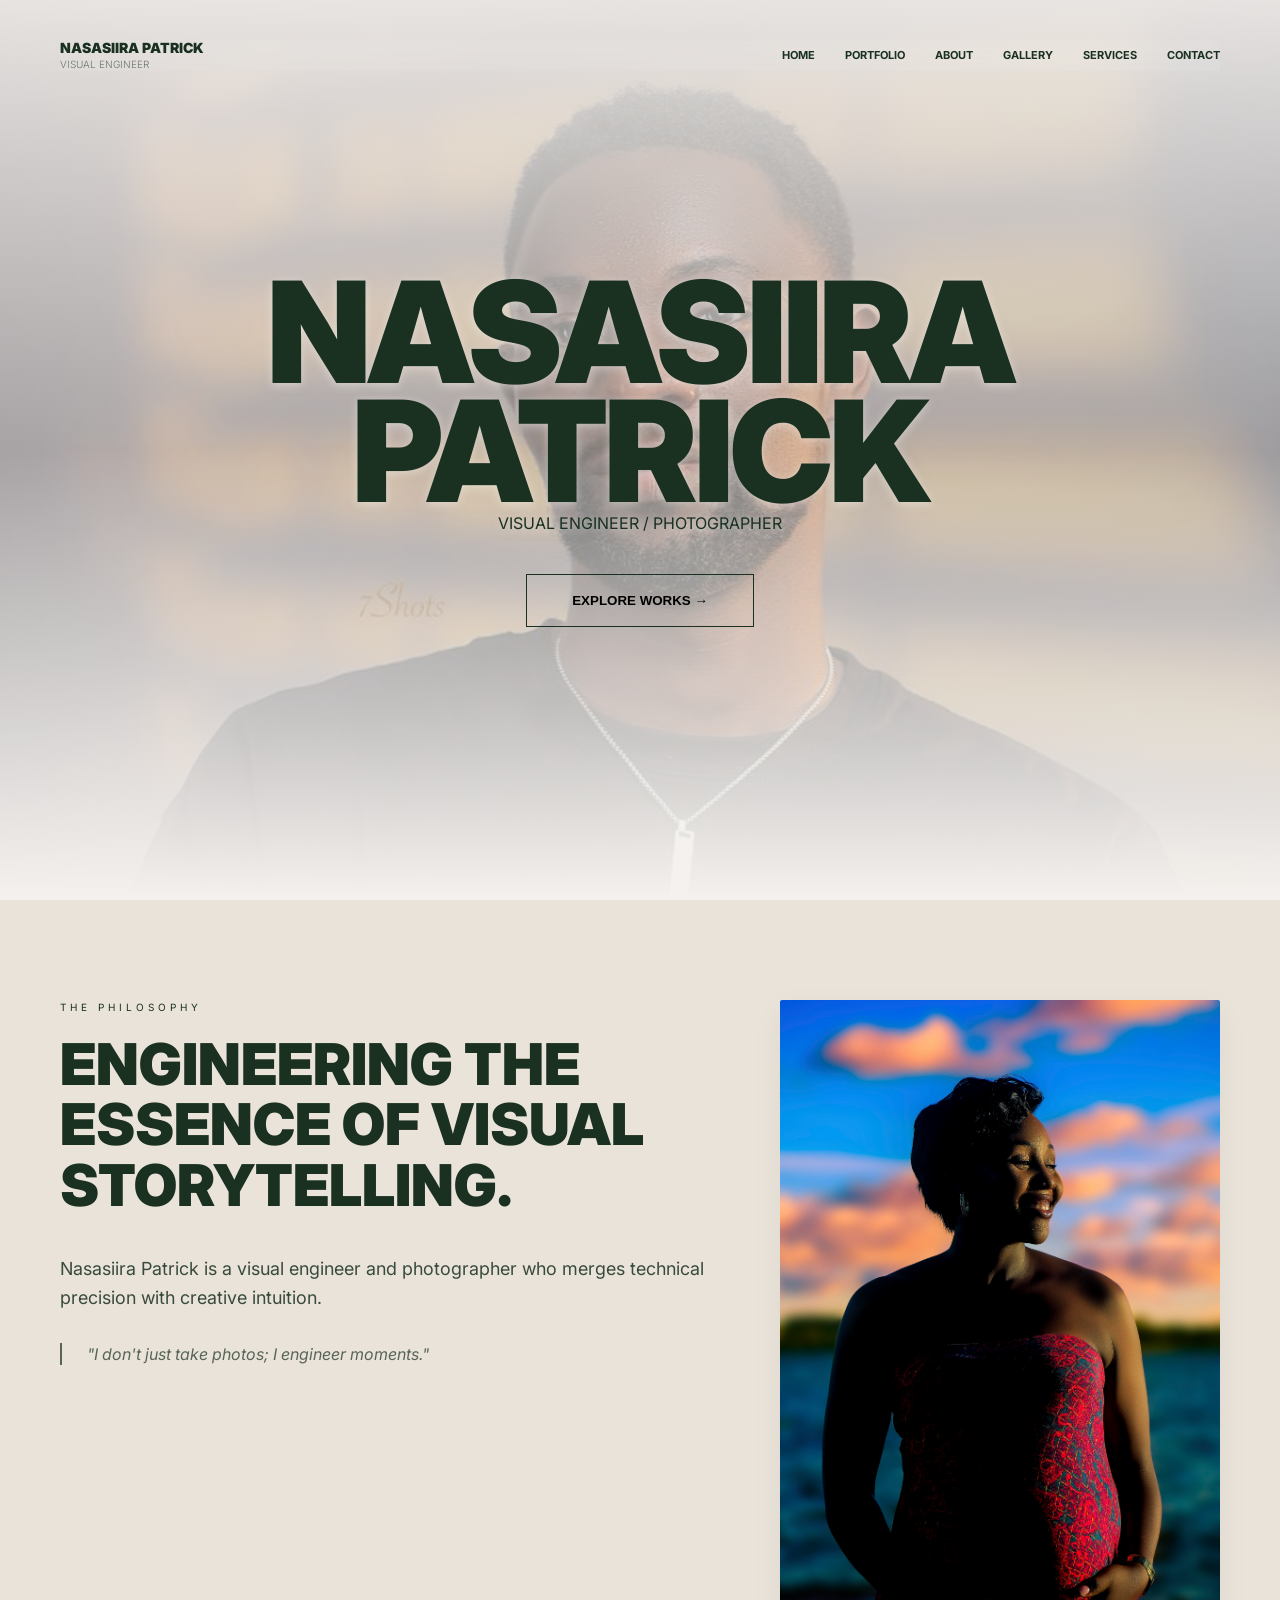
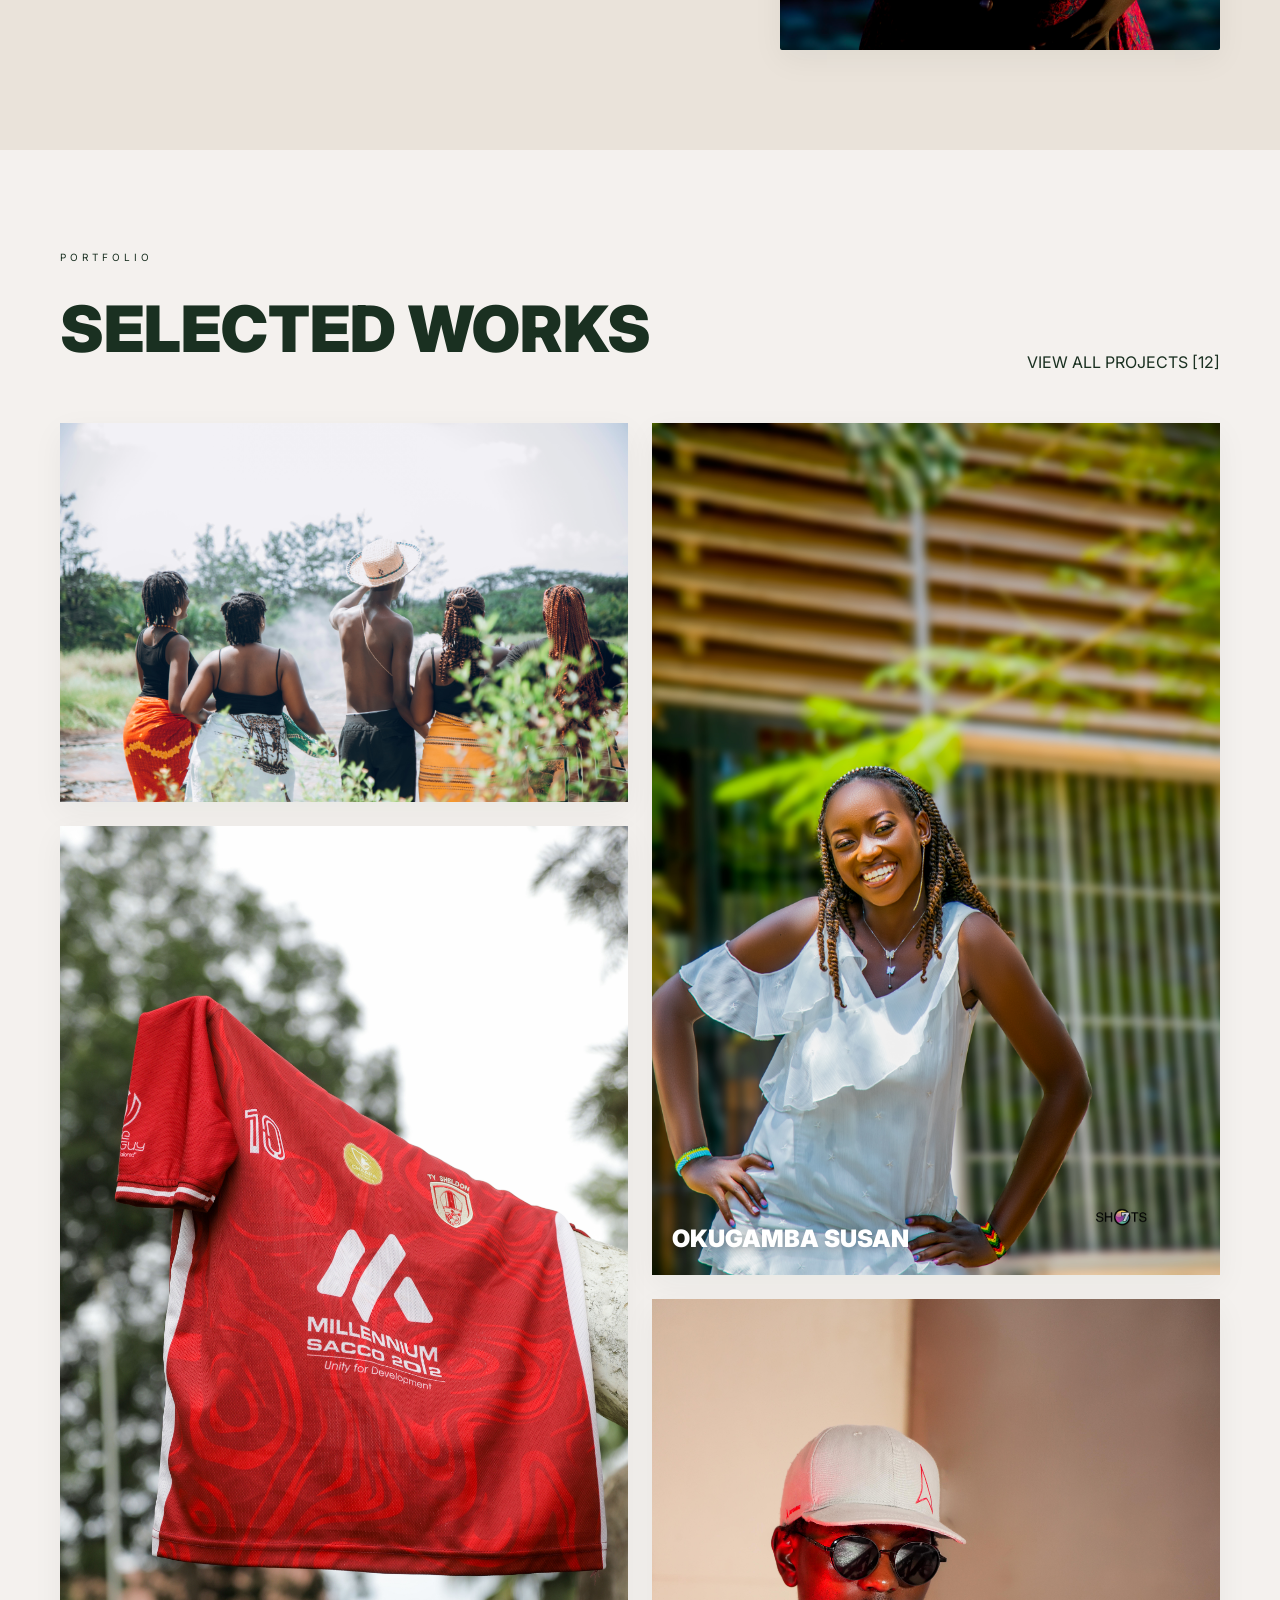
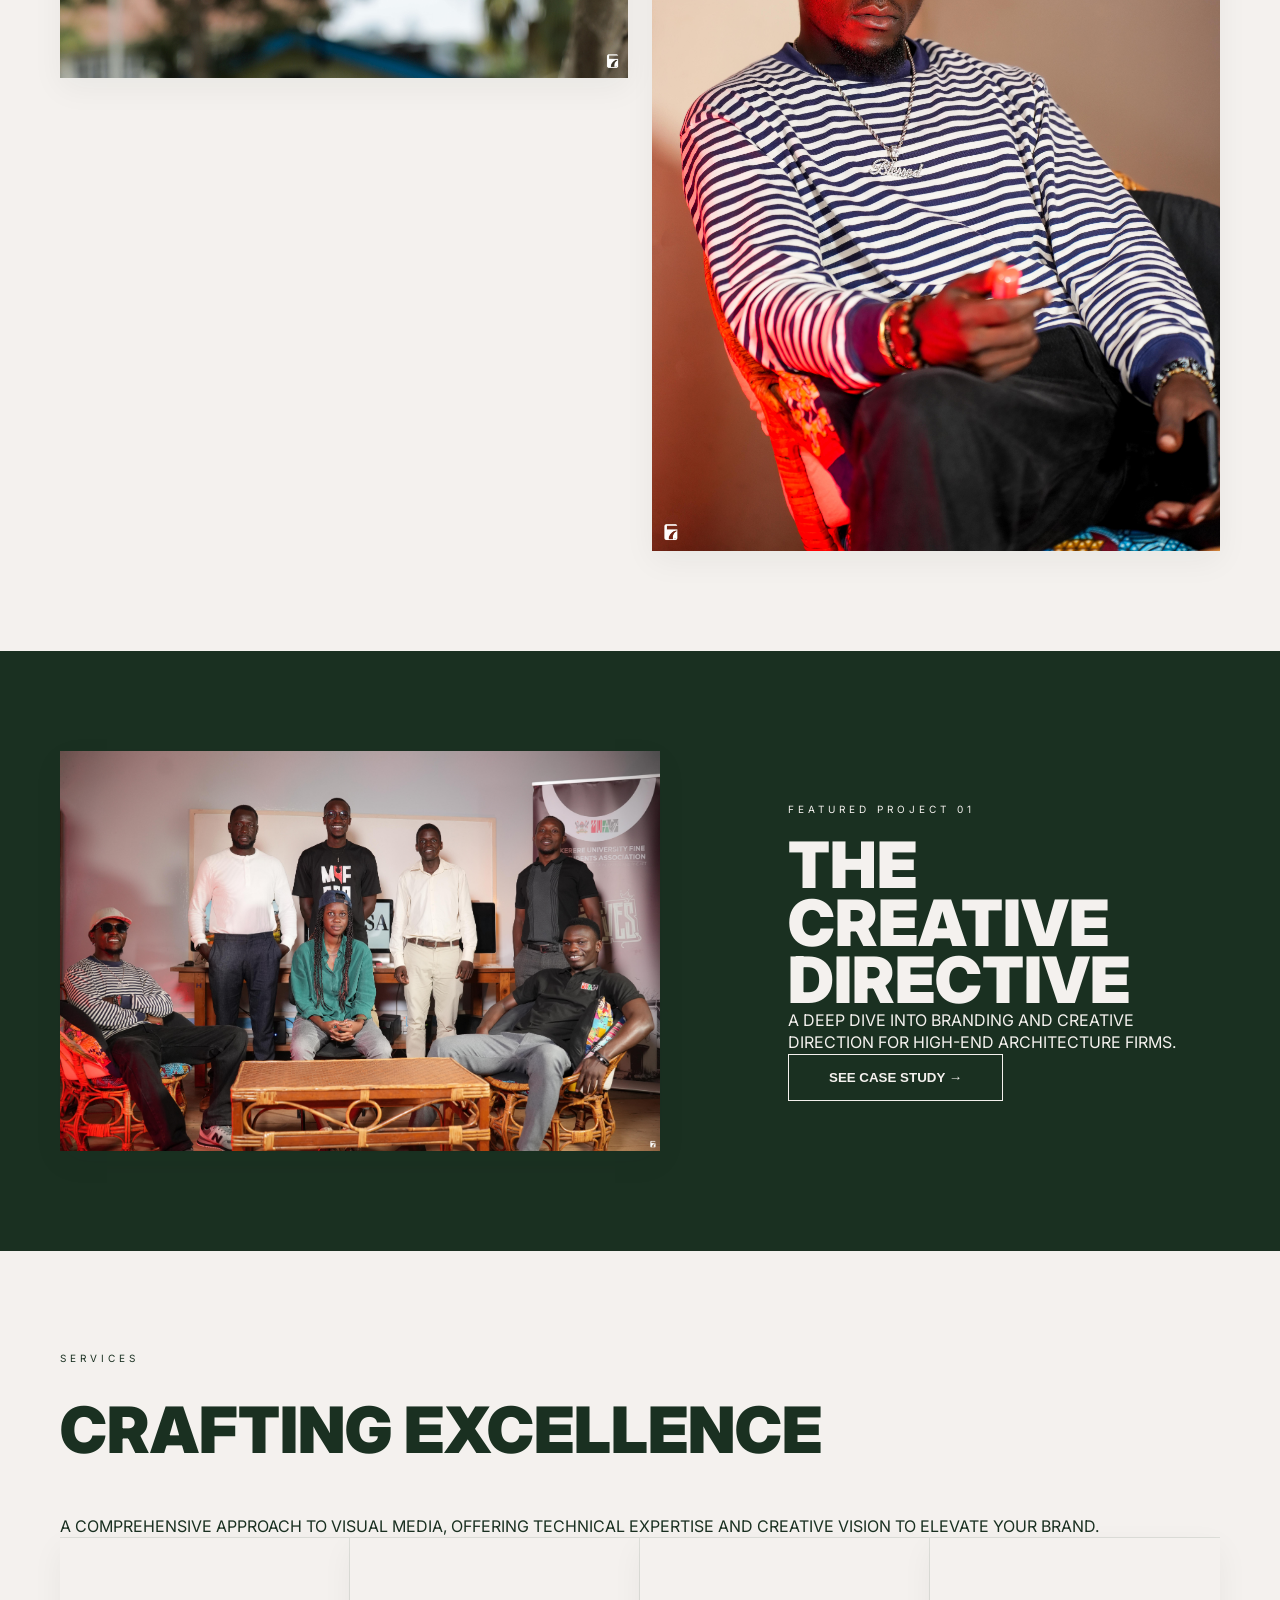
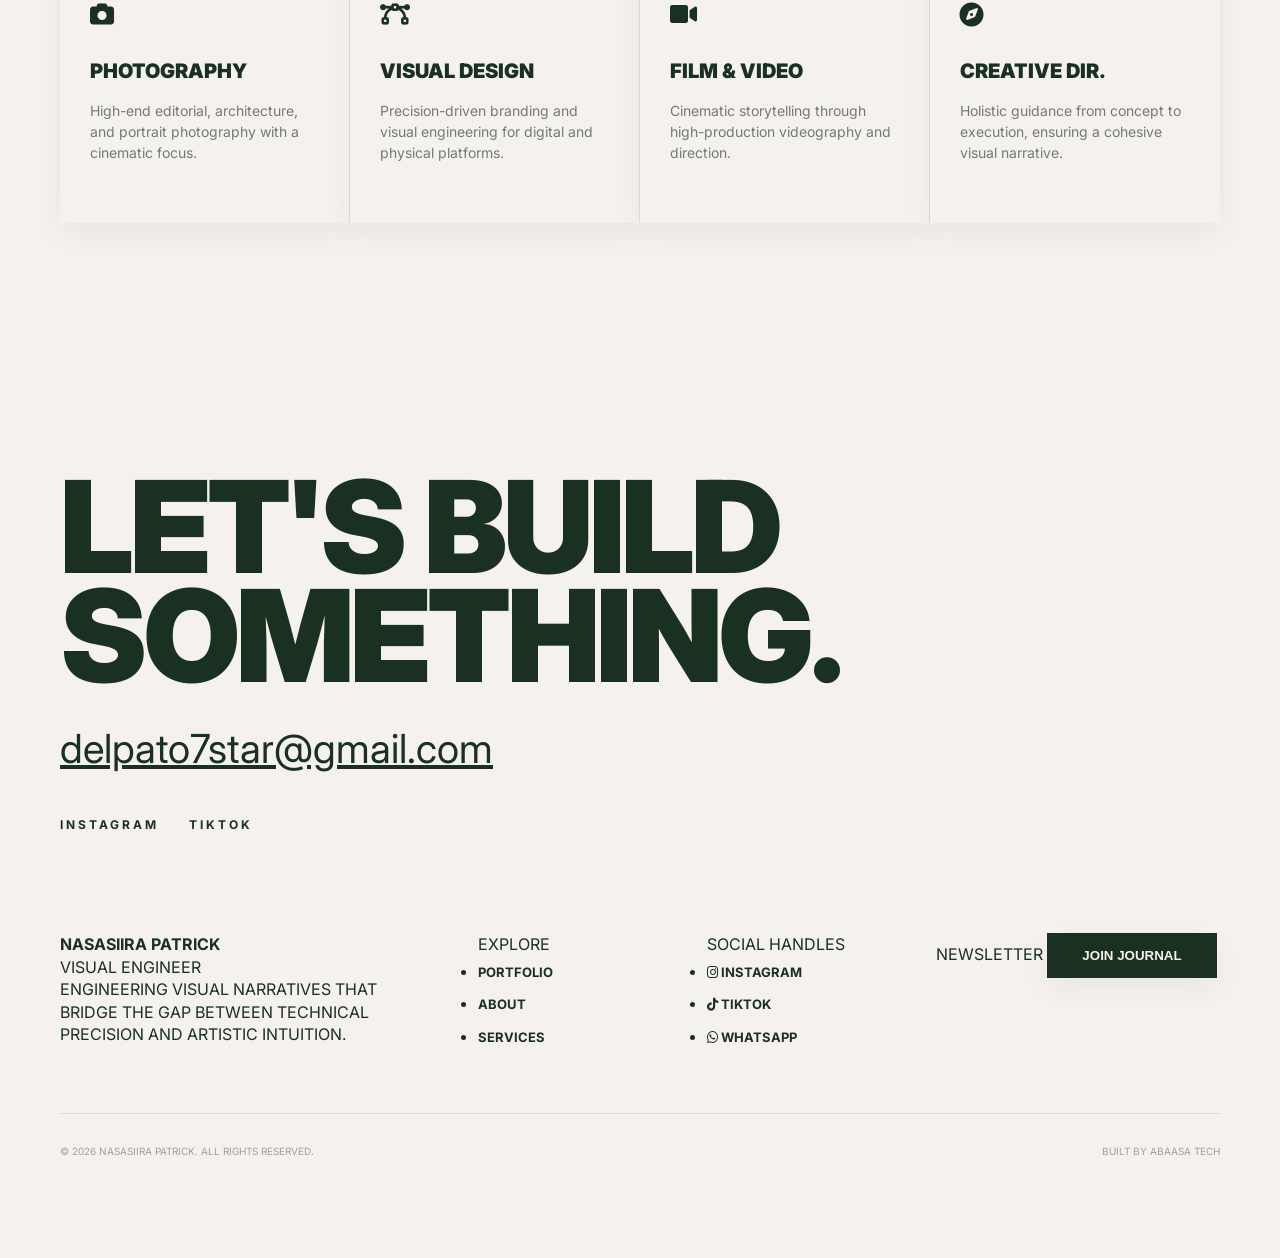
==== index.html @ 820c3ff0 "Add missing images to gallery" ====
<!DOCTYPE html>
<html lang="en">
<head>
    <meta charset="UTF-8">
    <meta name="viewport" content="width=device-width, initial-scale=1.0">
    <title>Nasasiira Patrick | Visual Engineer</title>
    <link href="https://fonts.googleapis.com/css2?family=Inter:wght@300;400;700;900&display=swap" rel="stylesheet">
    <link rel="stylesheet" href="https://cdnjs.cloudflare.com/ajax/libs/font-awesome/6.0.0/css/all.min.css">
    <link rel="stylesheet" href="style.css">
</head>
<body>

   <header class="hero" id="home">
        <nav class="main-nav">
            <div class="logo">NASASIIRA PATRICK<br><span>VISUAL ENGINEER</span></div>
            
            <input type="checkbox" id="nav-toggle" class="nav-toggle">
            <label for="nav-toggle" class="burger">
                <span></span>
                <span></span>
            </label>

            <ul class="nav-links">
                <li><a href="#home">HOME</a></li>
                <li><a href="#portfolio">PORTFOLIO</a></li>
                <li><a href="#about">ABOUT</a></li>
                <li><a href="gallery.html" class="active">GALLERY</a></li>
                <li><a href="#services">SERVICES</a></li>
                <li><a href="#contact">CONTACT</a></li>
            </ul>
        </nav>
        <div class="hero-content">
            <h1>NASASIIRA<br>PATRICK</h1>
            <p>VISUAL ENGINEER / PHOTOGRAPHER</p>
            <button class="btn-outline" onclick="window.location.href='#portfolio'">EXPLORE WORKS &rarr;</button>
        </div>
    </header>

    <section class="philosophy dark-theme" id="about">
        <div class="phil-grid">
            <div class="phil-text">
                <span class="label">THE PHILOSOPHY</span>
                <h2>ENGINEERING THE ESSENCE OF VISUAL STORYTELLING.</h2>
                <div class="phil-body">
                    <p>Nasasiira Patrick is a visual engineer and photographer who merges technical precision with creative intuition.</p>
                    <blockquote class="quote">"I don't just take photos; I engineer moments."</blockquote>
                </div>
            </div>
            <div class="phil-img shadow-box"><img src="images/philo.jpg" alt="Portrait"></div>
        </div>
    </section>

    <section class="works" id="portfolio">
        <div class="works-header">
            <div><span class="label">PORTFOLIO</span><h2>SELECTED WORKS</h2></div>
            <span class="view-count">VIEW ALL PROJECTS [12]</span>
        </div>
        <div class="works-mosaic">
            <div class="mosaic-left">
                <div class="work-thumb horizontal shadow-box"><img src="images/black.jpg" alt="Event"></div>
                <div class="work-thumb horizontal shadow-box"><img src="images/jersey.jpg" alt="Red Jersey"></div>
            </div>
            <div class="mosaic-right">
                <div class="work-thumb vertical shadow-box">
                    <img src="images/girl.jpg" alt="Okugamba Susan">
                    <div class="caption">OKUGAMBA SUSAN</div>
                </div>
                <div class="work-thumb square-float shadow-box"><img src="images/IMG_16.jpg" alt="Portrait"></div>
            </div>
        </div>
    </section>

    <section class="featured">
        <div class="featured-wrap">
            <img src="images/IMG_40.jpg" alt="Studio Setup" class="shadow-box" width="600">
            <div class="featured-info">
                <span class="label">FEATURED PROJECT 01</span>
                <h2>THE CREATIVE<br>DIRECTIVE</h2>
                <p>A deep dive into branding and creative direction for high-end architecture firms.</p>
                <button class="btn-light">SEE CASE STUDY &rarr;</button>
            </div>
        </div>
    </section>

    <section class="services" id="services">
        <span class="label">SERVICES</span>
        <h2>CRAFTING EXCELLENCE</h2>
        <p class="service-p">A comprehensive approach to visual media, offering technical expertise and creative vision to elevate your brand.</p>
        <div class="service-grid">
            <div class="s-card shadow-box">
                <div class="s-icon"><i class="fas fa-camera"></i></div>
                <h3>PHOTOGRAPHY</h3>
                <p>High-end editorial, architecture, and portrait photography with a cinematic focus.</p>
            </div>
            <div class="s-card shadow-box">
                <div class="s-icon"><i class="fas fa-bezier-curve"></i></div>
                <h3>VISUAL DESIGN</h3>
                <p>Precision-driven branding and visual engineering for digital and physical platforms.</p>
            </div>
            <div class="s-card shadow-box">
                <div class="s-icon"><i class="fas fa-video"></i></div>
                <h3>FILM & VIDEO</h3>
                <p>Cinematic storytelling through high-production videography and direction.</p>
            </div>
            <div class="s-card shadow-box">
                <div class="s-icon"><i class="fas fa-compass"></i></div>
                <h3>CREATIVE DIR.</h3>
                <p>Holistic guidance from concept to execution, ensuring a cohesive visual narrative.</p>
            </div>
        </div>
    </section>

    <footer class="final-footer" id="contact">
        <div class="cta-area">
            <h2>LET'S BUILD<br>SOMETHING.</h2>
            <a href="mailto:delpato7star@gmail.com" class="email">delpato7star@gmail.com</a>
            
            <div class="social-tags">
                <a href="https://www.instagram.com/the_7shots_era?utm_source=qr" target="_blank" class="social-tag">INSTAGRAM</a>
                <a href="https://www.tiktok.com/@the_7shots_era?_r=1&_t=ZS-95wQ6e2mr8n" target="_blank" class="social-tag">TIKTOK</a>
            </div>
        </div>

        <div class="footer-nav">
            <div class="f-brand">
                <p><strong>NASASIIRA PATRICK</strong></p>
                <p class="sub">VISUAL ENGINEER</p>
                <p class="desc">Engineering visual narratives that bridge the gap between technical precision and artistic intuition.</p>
            </div>

            <div class="f-col">
                <span class="f-label">EXPLORE</span>
                <ul>
                    <li><a href="#portfolio">PORTFOLIO</a></li>
                    <li><a href="#about">ABOUT</a></li>
                    <li><a href="#services">SERVICES</a></li>
                </ul>
            </div>

            <div class="f-col">
                <span class="f-label">SOCIAL HANDLES</span>
                <ul>
                    <li><a href="https://www.instagram.com/the_7shots_era?utm_source=qr" target="_blank"><i class="fab fa-instagram"></i> INSTAGRAM</a></li>
                    <li><a href="https://www.tiktok.com/@the_7shots_era?_r=1&_t=ZS-95wQ6e2mr8n" target="_blank"><i class="fab fa-tiktok"></i> TIKTOK</a></li>
                    <li><a href="https://wa.me/256759640394" target="_blank"><i class="fab fa-whatsapp"></i> WHATSAPP</a></li>
                </ul>
            </div>

            <div class="f-col">
                <span class="f-label">NEWSLETTER</span>
                <button class="btn-journal shadow-box">JOIN JOURNAL</button>
            </div>
        </div>

        <div class="footer-meta">
            <span>© 2026 NASASIIRA PATRICK. ALL RIGHTS RESERVED.</span>
            <span>BUILT BY ABAASA TECH</span>
        </div>
    </footer>

</body>
</html>
---- style.css ----
/* --- Root Variables & Global Setup --- */
:root {
    --bg-main: #F4F1EE;        /* Light Bone */
    --bg-accent: #EAE3DA;      /* Earthy Beige (from your image) */
    --green: #1A3021;          /* Signature Dark Green */
    --shadow-soft: 0 10px 30px rgba(26, 48, 33, 0.05);
    --shadow-deep: 0 20px 40px rgba(26, 48, 33, 0.12);
}

/* Smooth Scrolling */
html {
    scroll-behavior: smooth;
}

* { 
    margin: 0; 
    padding: 0; 
    box-sizing: border-box; 
}

body {
    background-color: var(--bg-main);
    color: var(--green);
    font-family: 'Inter', sans-serif;
    text-transform: uppercase;
    line-height: 1.4;
    overflow-x: hidden;
}

/* --- Shared Components --- */
section, footer { 
    padding: 100px 60px; 
}

.label { 
    font-size: 10px; 
    letter-spacing: 4px; 
    display: block; 
    margin-bottom: 20px; 
}

/* Engineered Depth Hook */
.shadow-box {
    transition: transform 0.5s cubic-bezier(0.165, 0.84, 0.44, 1), box-shadow 0.5s ease;
    box-shadow: var(--shadow-soft);
}

.shadow-box:hover {
    transform: translateY(-8px);
    box-shadow: var(--shadow-deep);
}

/* --- Navigation System --- */
.main-nav {
    position: absolute;
    top: 40px;
    left: 60px;
    right: 60px;
    display: flex;
    justify-content: space-between;
    align-items: center;
    z-index: 1000;
}

.logo { 
    font-weight: 900; 
    font-size: 14px; 
    text-align: left; 
    line-height: 1.1; 
}

.logo span { 
    font-weight: 300; 
    font-size: 10px; 
    opacity: 0.6; 
}

.nav-links { 
    display: flex; 
    list-style: none; 
    gap: 30px; 
    font-size: 11px; 
}

.nav-links a {
    text-decoration: none;
    color: var(--green);
    font-weight: 700;
    transition: opacity 0.3s;
}

.nav-links a:hover { 
    opacity: 0.5; 
}

/* Mobile Nav Logic (Checkbox Hack) */
.nav-toggle { display: none; }

.burger {
    display: none;
    cursor: pointer;
    z-index: 1001;
}

.burger span {
    display: block;
    width: 25px;
    height: 2px;
    background: var(--green);
    margin: 5px 0;
    transition: 0.4s ease;
}

/* --- Hero Section with Faded Owner Image --- */
.hero { 
    height: 100vh; 
    display: flex; 
    align-items: center; 
    justify-content: center; 
    position: relative; 
    text-align: center; 
    
    /* Layer 1: The Gradient Overlay (Fading the image) */
    /* Layer 2: The actual image from your path */
    background: 
        linear-gradient(
            to bottom, 
            rgba(244, 241, 238, 0.92) 0%,   /* Fades from bone-white at nav */
            rgba(244, 241, 238, 0.5) 50%,    /* Image is most visible here */
            rgba(244, 241, 238, 1) 100%      /* Perfectly matches the next section */
        ),
        url('images/owner.jpeg'); 

    background-size: cover;
    background-position: center;
    background-repeat: no-repeat;
    background-attachment: fixed; /* Creates that premium "stay-in-place" feel */
}

/* Enhancing the cinematic feel */
.hero::before {
    content: "";
    position: absolute;
    top: 0; left: 0; width: 100%; height: 100%;
    background: inherit;
    filter: grayscale(15%) contrast(1.05); /* Slight desaturation for the 'Visual Engineer' vibe */
    z-index: -1;
}

.hero-content {
    z-index: 2;
    /* Optional: Subtle drop shadow for text if the image is too bright */
    text-shadow: 0 2px 10px rgba(244, 241, 238, 0.5); 
}

/* Adjusting Nav for the Background Image */
.main-nav {
    /* Glassmorphism effect to stay legible over the photo */
    background: rgba(244, 241, 238, 0.1); 
    backdrop-filter: blur(8px); 
    -webkit-backdrop-filter: blur(8px);
    transition: background 0.3s ease;
}

.hero h1 { 
    font-size: 11vw; 
    font-weight: 900; 
    line-height: 0.85; 
    letter-spacing: -4px; 
}

.btn-outline { 
    margin-top: 40px; 
    background: none; 
    border: 1px solid var(--green); 
    padding: 18px 45px; 
    cursor: pointer; 
    font-weight: 700; 
    transition: all 0.3s ease;
}

.btn-outline:hover {
    background-color: var(--green);
    color: var(--bg-main);
}

.scroll-indicator {
    position: absolute;
    bottom: 40px;
    font-size: 10px;
    letter-spacing: 4px;
    opacity: 0.5;
}

/* --- Philosophy (TARGETED COLOR SECTION) --- */
.philosophy {
    background-color: var(--bg-accent); /* The Earthy Beige Color */
    color: var(--green);
}

.phil-grid { 
    display: grid; 
    grid-template-columns: 1.2fr 0.8fr; 
    gap: 60px; 
    align-items: start; 
}

.phil-text h2 { 
    font-size: 4.5vw; 
    font-weight: 900; 
    line-height: 1.05; 
    margin-bottom: 40px; 
}

.phil-body p { 
    text-transform: none; 
    font-size: 18px; 
    opacity: 0.85; 
    margin-bottom: 30px; 
    line-height: 1.6; 
}

.quote { 
    border-left: 2px solid var(--green); 
    padding-left: 25px; 
    font-style: italic; 
    text-transform: none; 
    opacity: 0.7; 
}

.phil-img img { 
    width: 100%; 
    border-radius: 2px; 
    display: block; 
}

/* --- Selected Works Mosaic --- */
.works {
    background-color: var(--bg-main);
}

.works-header { 
    display: flex; 
    justify-content: space-between; 
    align-items: flex-end; 
    margin-bottom: 50px; 
}

.works-header h2 { font-size: 5vw; font-weight: 900; }

.works-mosaic { 
    display: grid; 
    grid-template-columns: 1fr 1fr; 
    gap: 24px; 
}

.work-thumb { 
    background: #ddd; 
    overflow: hidden; 
    position: relative; 
}

.work-thumb img { 
    width: 100%; 
    height: 100%; 
    object-fit: cover; 
    display: block;
}

.mosaic-left, .mosaic-right { display: flex; flex-direction: column; gap: 24px; }

.caption {
    position: absolute;
    bottom: 20px;
    left: 20px;
    color: #fff;
    font-weight: 900;
    font-size: 1.5rem;
    text-shadow: 0 2px 10px rgba(0,0,0,0.3);
}

/* --- Featured Project (Dark) --- */
.featured { 
    background: var(--green); 
    color: var(--bg-main); 
    display: flex; 
    align-items: center; 
}

.featured-wrap { 
    display: grid; 
    grid-template-columns: 1.2fr 0.8fr; 
    gap: 80px; 
    align-items: center; 
    width: 100%; 
}

.featured-info h2 { font-size: 5vw; font-weight: 900; line-height: 0.9; }

.btn-light { 
    border: 1px solid var(--bg-main); 
    color: var(--bg-main); 
    background: none; 
    padding: 15px 40px; 
    cursor: pointer;
    font-weight: 700; 
    transition: 0.3s;
}

.btn-light:hover { background: var(--bg-main); color: var(--green); }

/* --- Services Grid --- */
.services h2 { font-size: 5vw; font-weight: 900; margin-bottom: 40px; }

.service-grid { 
    display: grid; 
    grid-template-columns: repeat(4, 1fr); 
    border-top: 1px solid rgba(26,48,33,0.1); 
}

.s-card { 
    padding: 60px 30px; 
    border-right: 1px solid rgba(26,48,33,0.1); 
    background: var(--bg-main); 
}

.s-card:last-child { border-right: none; }

.s-icon { font-size: 24px; margin-bottom: 25px; color: var(--green); }

.s-card h3 { font-size: 20px; font-weight: 900; margin-bottom: 15px; }

.s-card p { text-transform: none; font-size: 14px; opacity: 0.6; line-height: 1.5; }

/* --- Final Footer & Contact --- */
.final-footer { padding-top: 150px; background-color: var(--bg-main); }

.cta-area h2 { 
    font-size: 10vw; 
    font-weight: 900; 
    line-height: 0.85; 
    letter-spacing: -4px; 
    margin-bottom: 30px; 
}

.email { 
    font-size: clamp(24px, 4vw, 40px); 
    color: var(--green); 
    text-decoration: underline; 
    text-transform: none; 
    display: block; 
    margin-bottom: 40px; 
}

.social-tags { display: flex; gap: 30px; margin-bottom: 100px; }

.social-tag {
    font-size: 12px;
    letter-spacing: 3px;
    font-weight: 700;
    text-decoration: none;
    color: var(--green);
}

.footer-nav { 
    display: grid; 
    grid-template-columns: 2fr 1fr 1fr 1.5fr; 
    gap: 40px; 
    padding-bottom: 60px; 
    border-bottom: 1px solid rgba(26,48,33,0.1); 
}

.footer-nav a {
    text-decoration: none;
    color: var(--green);
    font-weight: 700;
    line-height: 2.5;
    font-size: 13px;
}

.btn-journal { 
    background: var(--green); 
    color: var(--bg-main); 
    border: none; 
    padding: 15px 35px; 
    font-weight: 700; 
    cursor: pointer;
}

.footer-meta { 
    display: flex; 
    justify-content: space-between; 
    padding-top: 30px; 
    font-size: 10px; 
    opacity: 0.4; 
}

/* --- RESPONSIVE LOGIC --- */
@media (max-width: 900px) {
    .main-nav { top: 20px; left: 30px; right: 30px; }
    
    .burger { display: block; }

    .nav-links {
        position: fixed;
        top: 0;
        right: -100%;
        height: 100vh;
        width: 100%;
        background: var(--bg-main);
        flex-direction: column;
        justify-content: center;
        align-items: center;
        transition: 0.5s cubic-bezier(0.77, 0.2, 0.05, 1.0);
        z-index: 999;
    }

    .nav-toggle:checked ~ .nav-links { right: 0; }

    .nav-toggle:checked ~ .burger span:nth-child(1) { transform: rotate(45deg) translate(5px, 5px); }
    .nav-toggle:checked ~ .burger span:nth-child(2) { transform: rotate(-45deg) translate(5px, -5px); }

    .nav-links a { font-size: 2rem; margin: 15px 0; }

    .phil-grid, .featured-wrap { grid-template-columns: 1fr; }
    .service-grid { grid-template-columns: 1fr 1fr; }
    .footer-nav { grid-template-columns: 1fr 1fr; }
}

@media (max-width: 600px) {
    section, footer { padding: 60px 24px; }
    .hero h1 { font-size: 18vw; }
    .service-grid { grid-template-columns: 1fr; }
    .footer-nav { grid-template-columns: 1fr; }
    .social-tags { flex-direction: column; gap: 15px; }
}
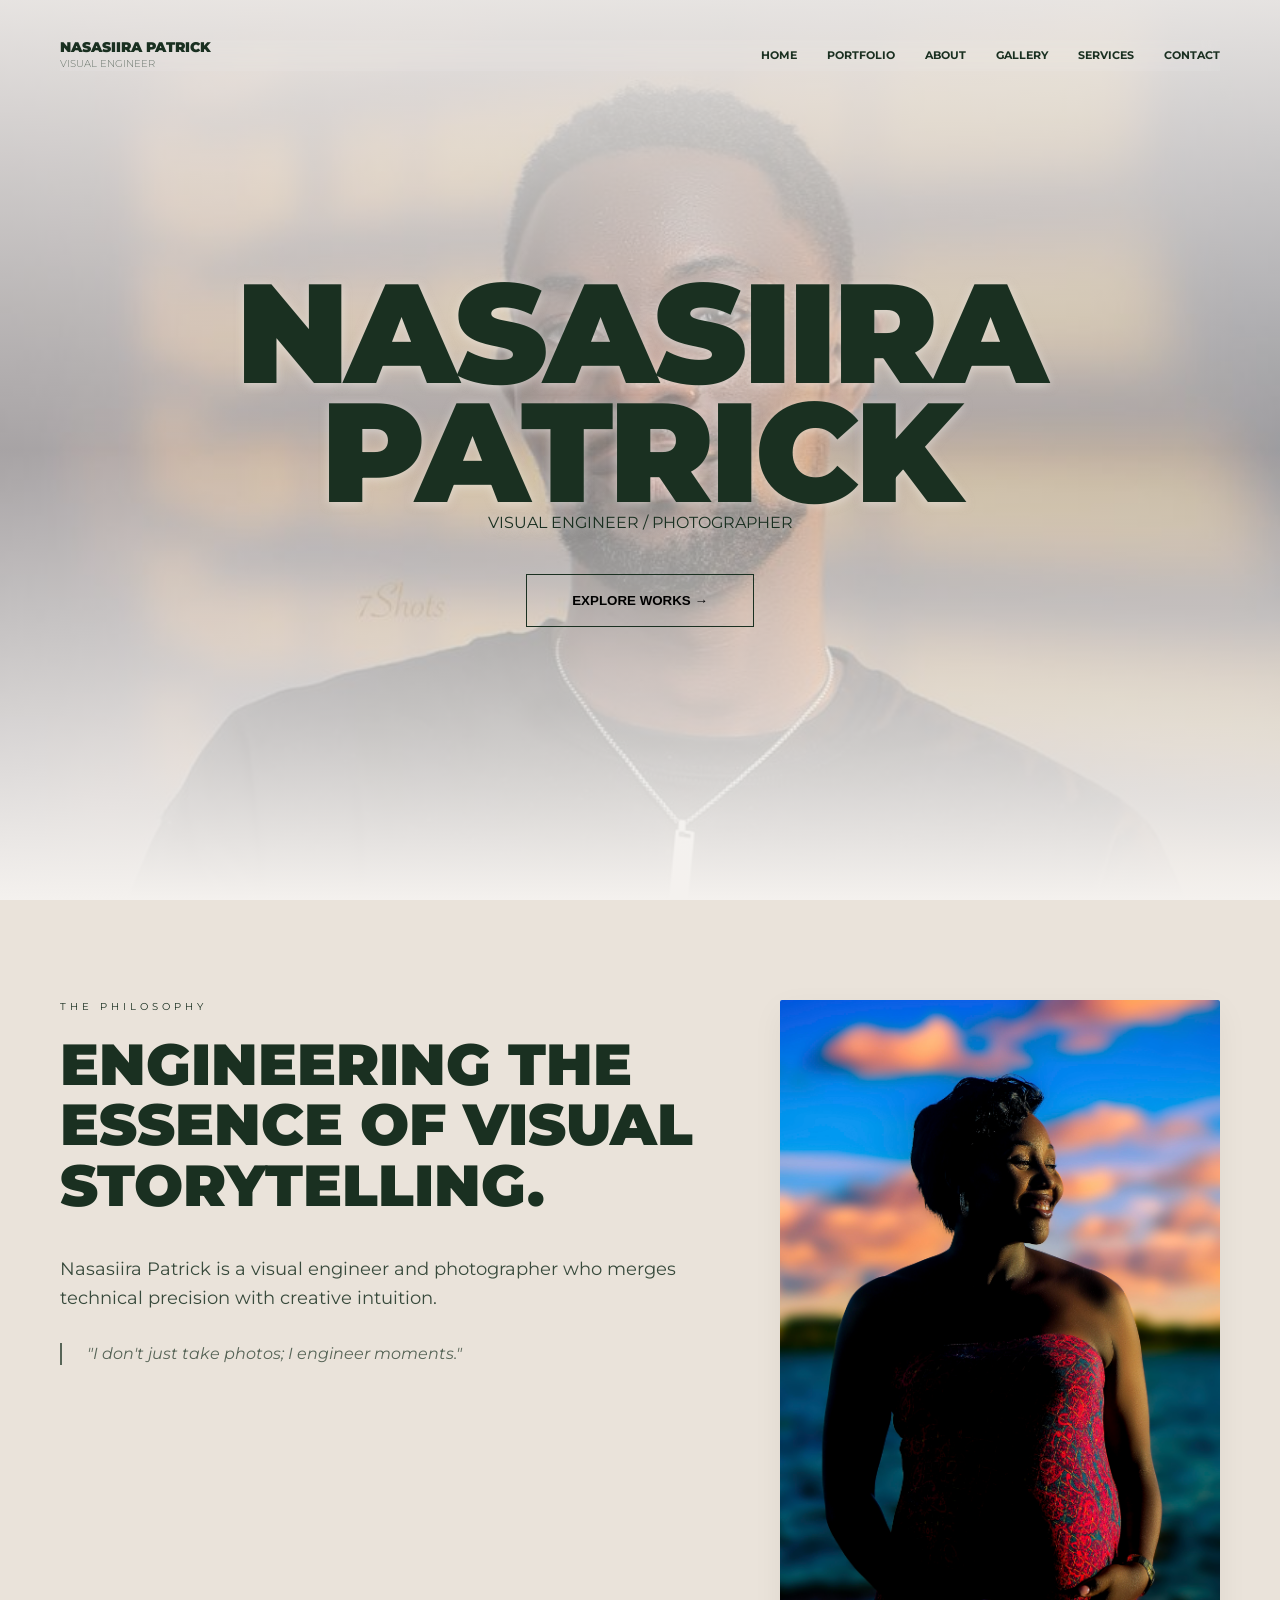
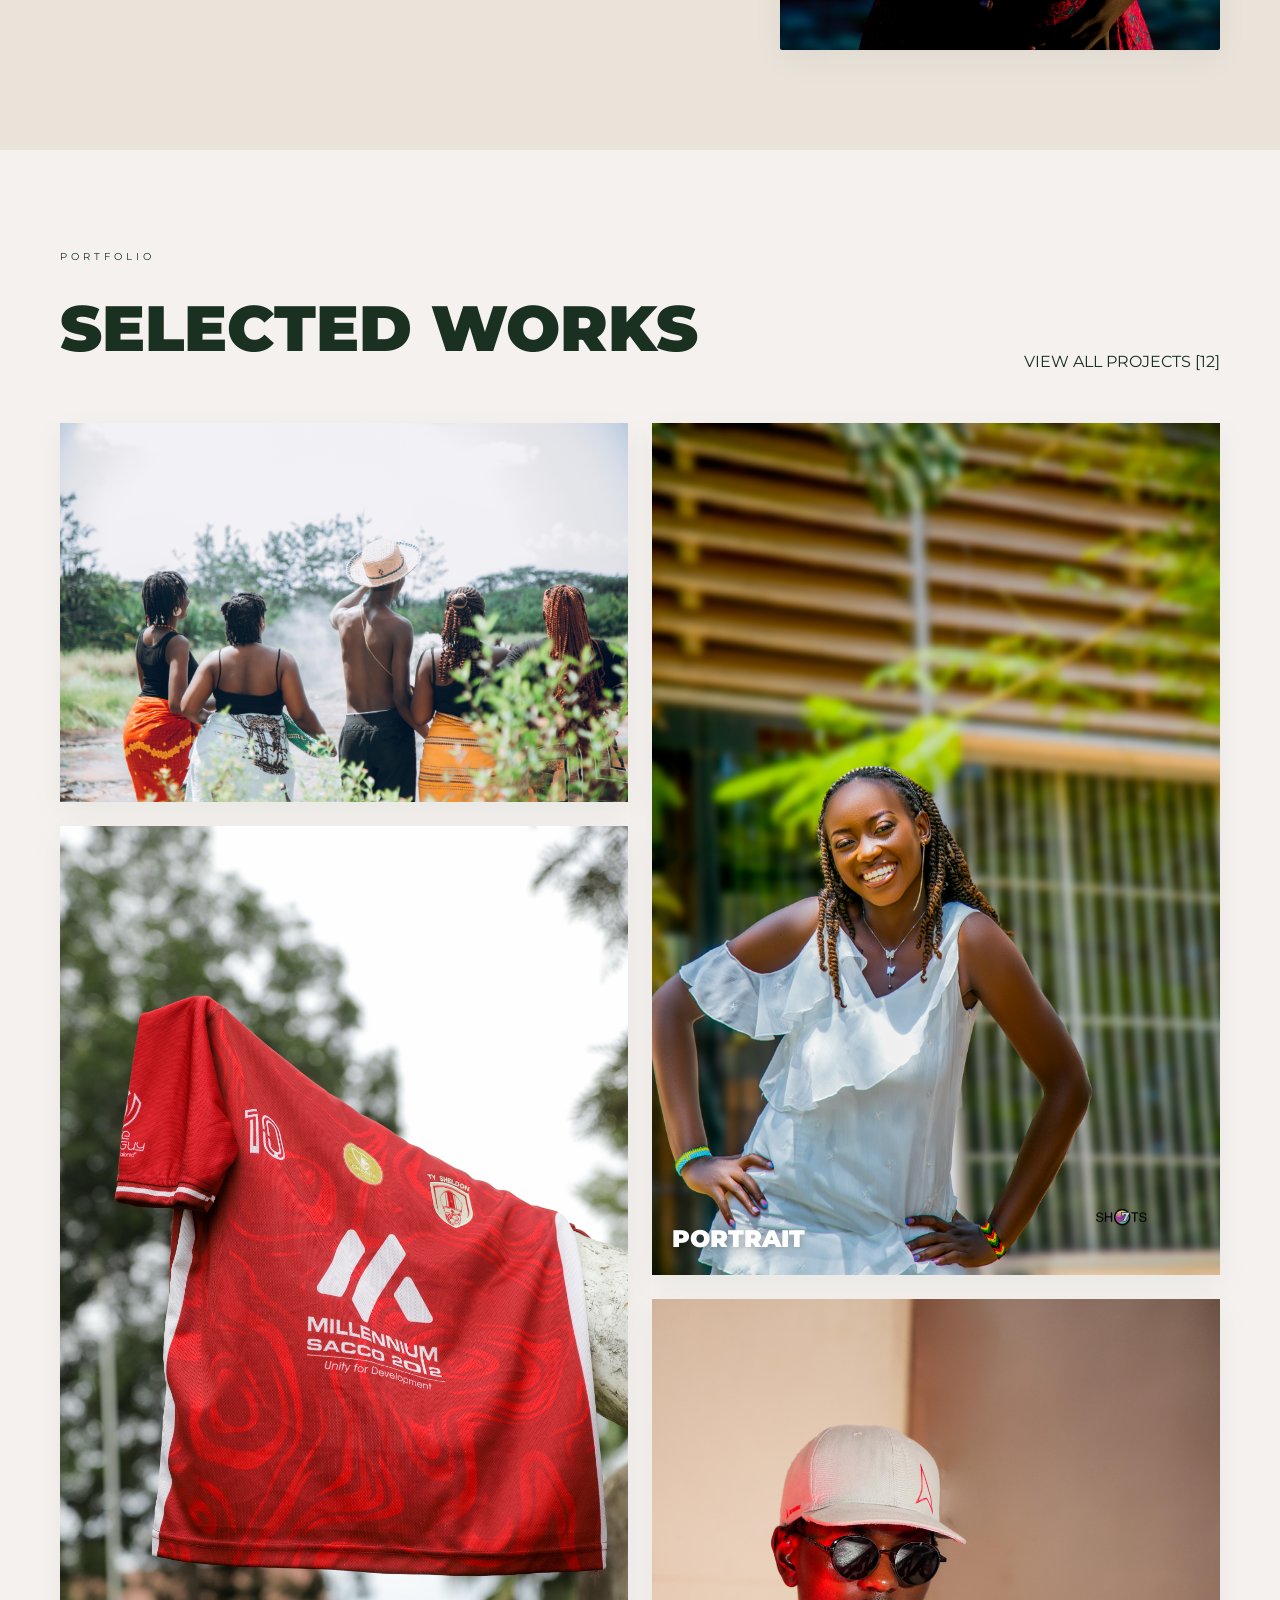
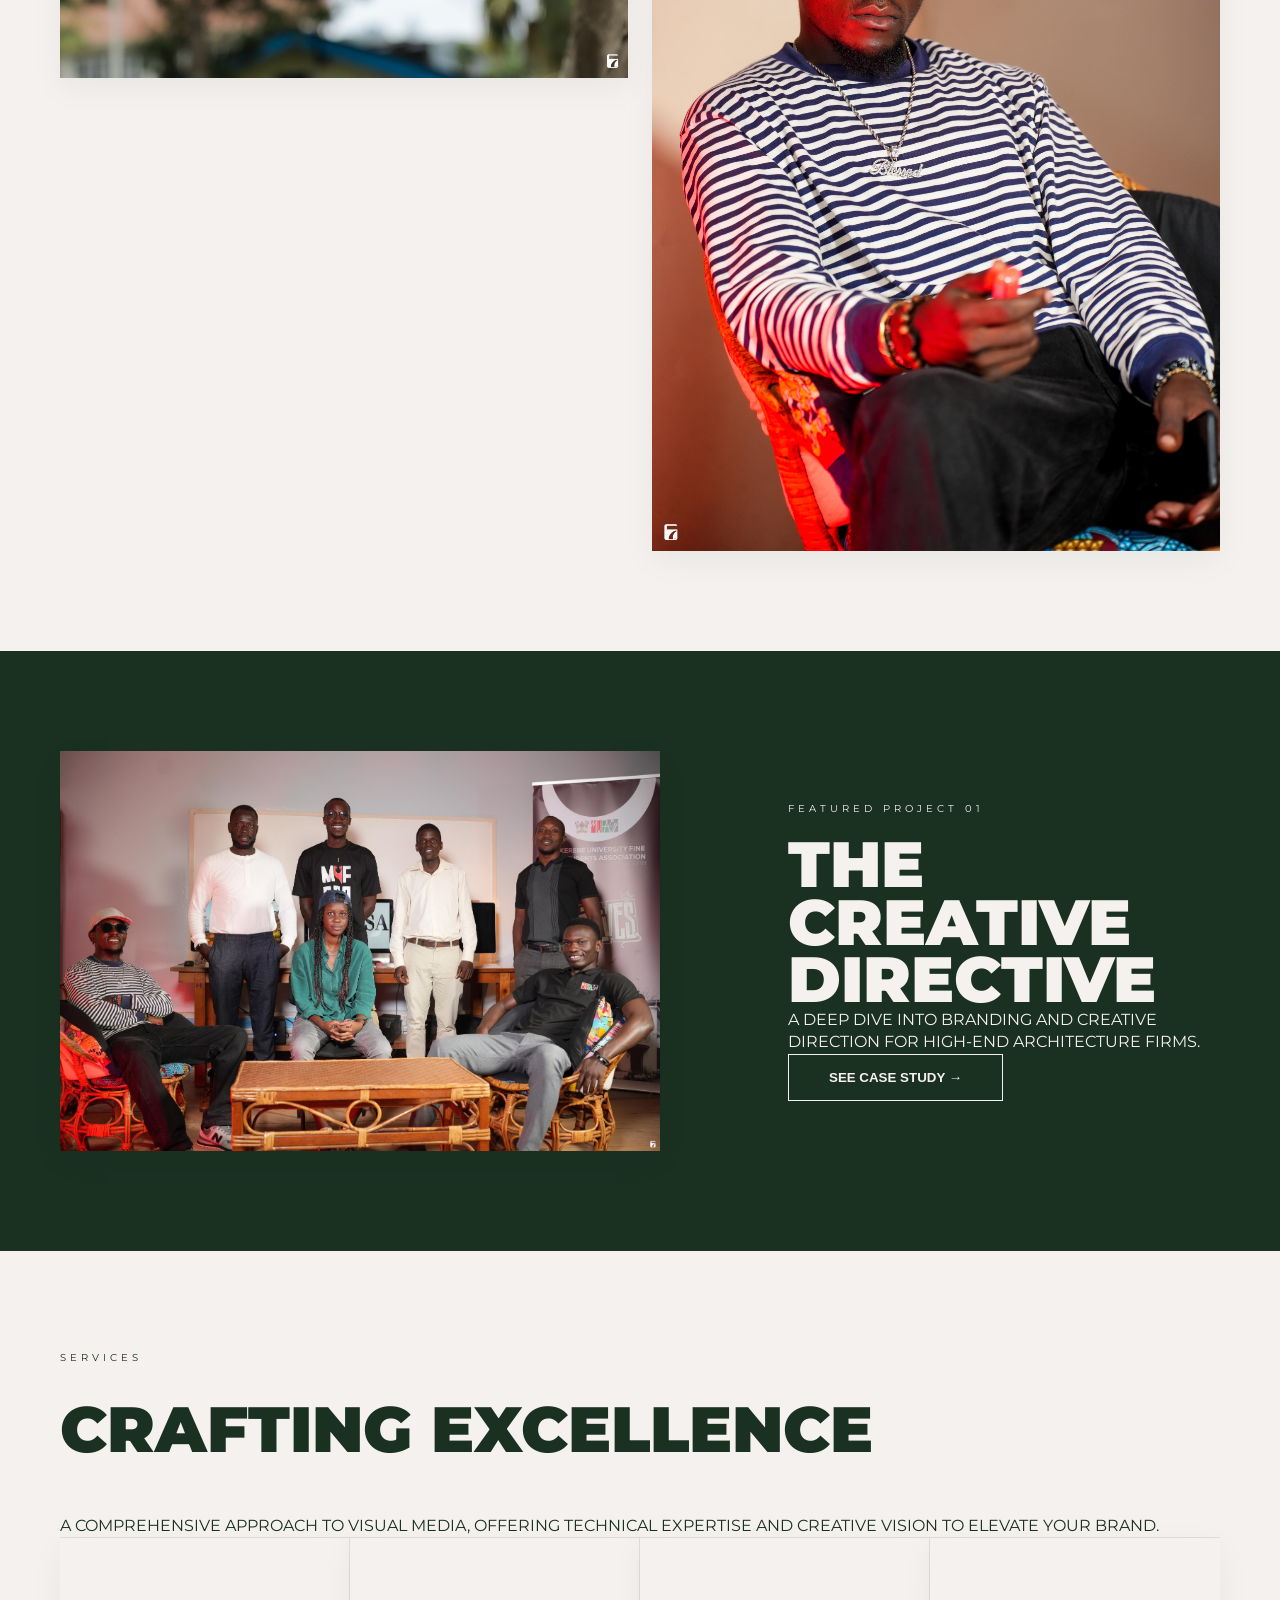
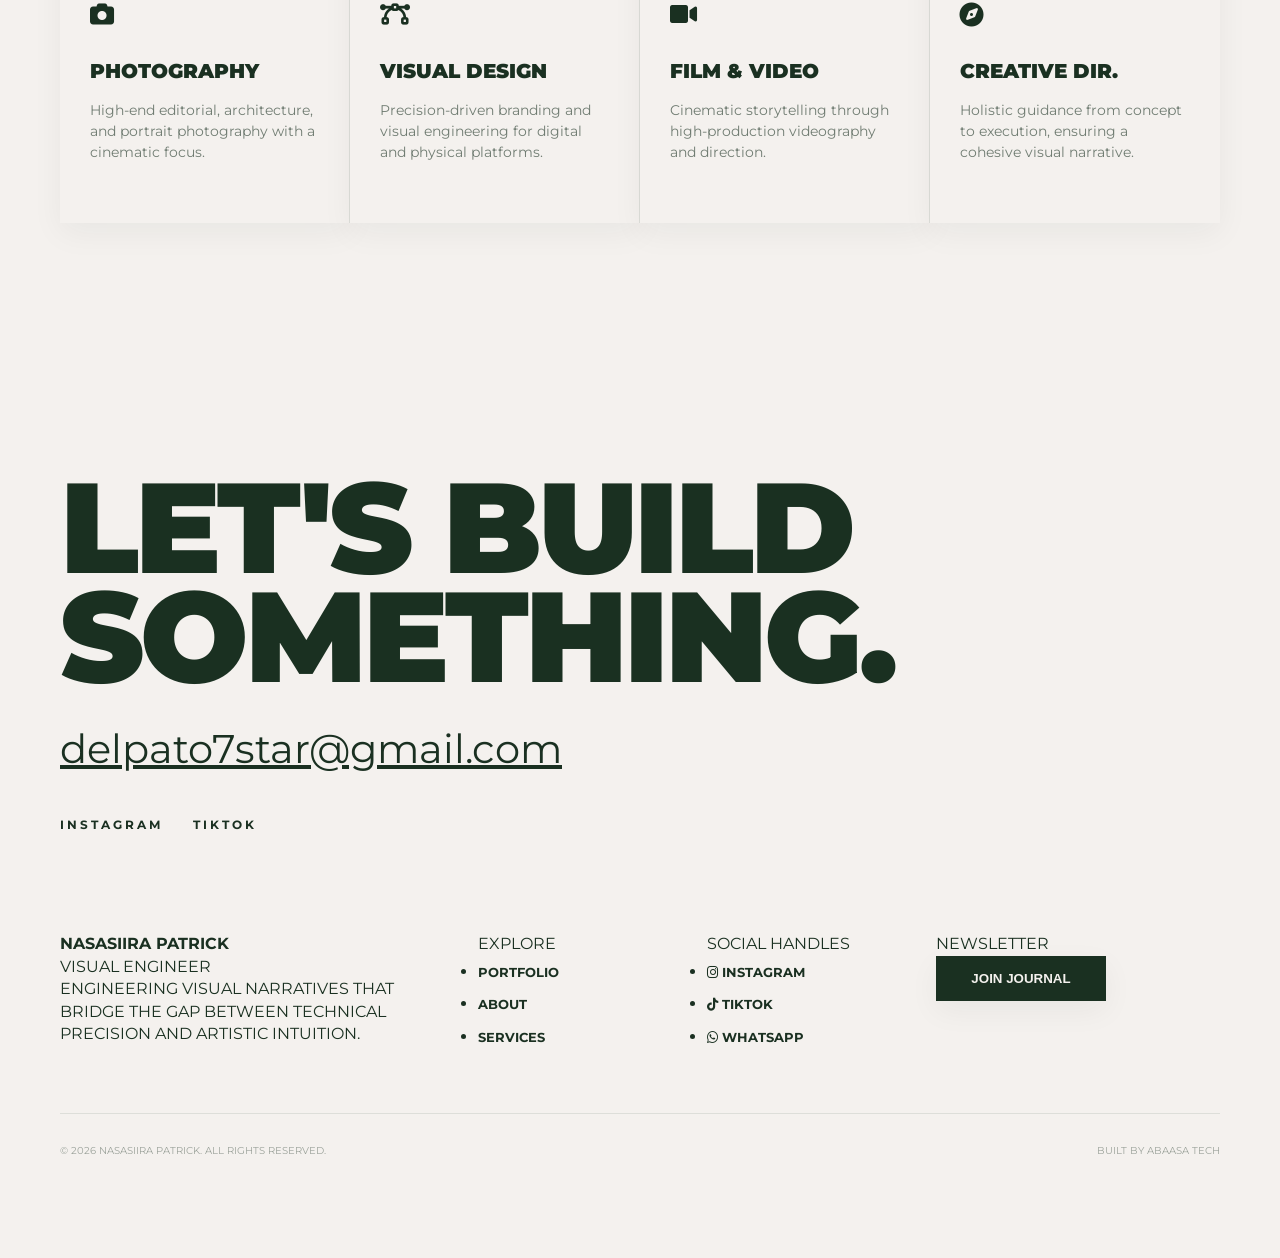
==== commit 30d30063: "Remove Okugamba Susan name and maintain Montserrat font" ====
--- a/index.html
+++ b/index.html
@@ -4,9 +4,18 @@
     <meta charset="UTF-8">
     <meta name="viewport" content="width=device-width, initial-scale=1.0">
     <title>Nasasiira Patrick | Visual Engineer</title>
-    <link href="https://fonts.googleapis.com/css2?family=Inter:wght@300;400;700;900&display=swap" rel="stylesheet">
+    <link href="https://fonts.googleapis.com/css2?family=Montserrat:wght@300;400;700;900&display=swap" rel="stylesheet">
     <link rel="stylesheet" href="https://cdnjs.cloudflare.com/ajax/libs/font-awesome/6.0.0/css/all.min.css">
     <link rel="stylesheet" href="style.css">
+    <link rel="icon" href="images/owner.jpeg">
+    <meta name="description" content="Nasasiira Patrick - Visual Engineer and Photographer">
+    <meta property="og:title" content="Nasasiira Patrick | Visual Engineer">
+    <meta property="og:description" content="Visual Engineer / Photographer">
+    <meta property="og:image" content="images/owner.jpeg">
+    <meta name="twitter:card" content="summary_large_image">
+    <meta name="twitter:title" content="Nasasiira Patrick | Visual Engineer">
+    <meta name="twitter:description" content="Visual Engineer / Photographer">
+    <meta name="twitter:image" content="images/owner.jpeg">
 </head>
 <body>
 
@@ -62,8 +71,8 @@
             </div>
             <div class="mosaic-right">
                 <div class="work-thumb vertical shadow-box">
-                    <img src="images/girl.jpg" alt="Okugamba Susan">
-                    <div class="caption">OKUGAMBA SUSAN</div>
+                    <img src="images/girl.jpg" alt="Portrait">
+                    <div class="caption">PORTRAIT</div>
                 </div>
                 <div class="work-thumb square-float shadow-box"><img src="images/IMG_16.jpg" alt="Portrait"></div>
             </div>
--- a/style.css
+++ b/style.css
@@ -21,7 +21,7 @@
 body {
     background-color: var(--bg-main);
     color: var(--green);
-    font-family: 'Inter', sans-serif;
+    font-family: 'Montserrat', sans-serif;
     text-transform: uppercase;
     line-height: 1.4;
     overflow-x: hidden;
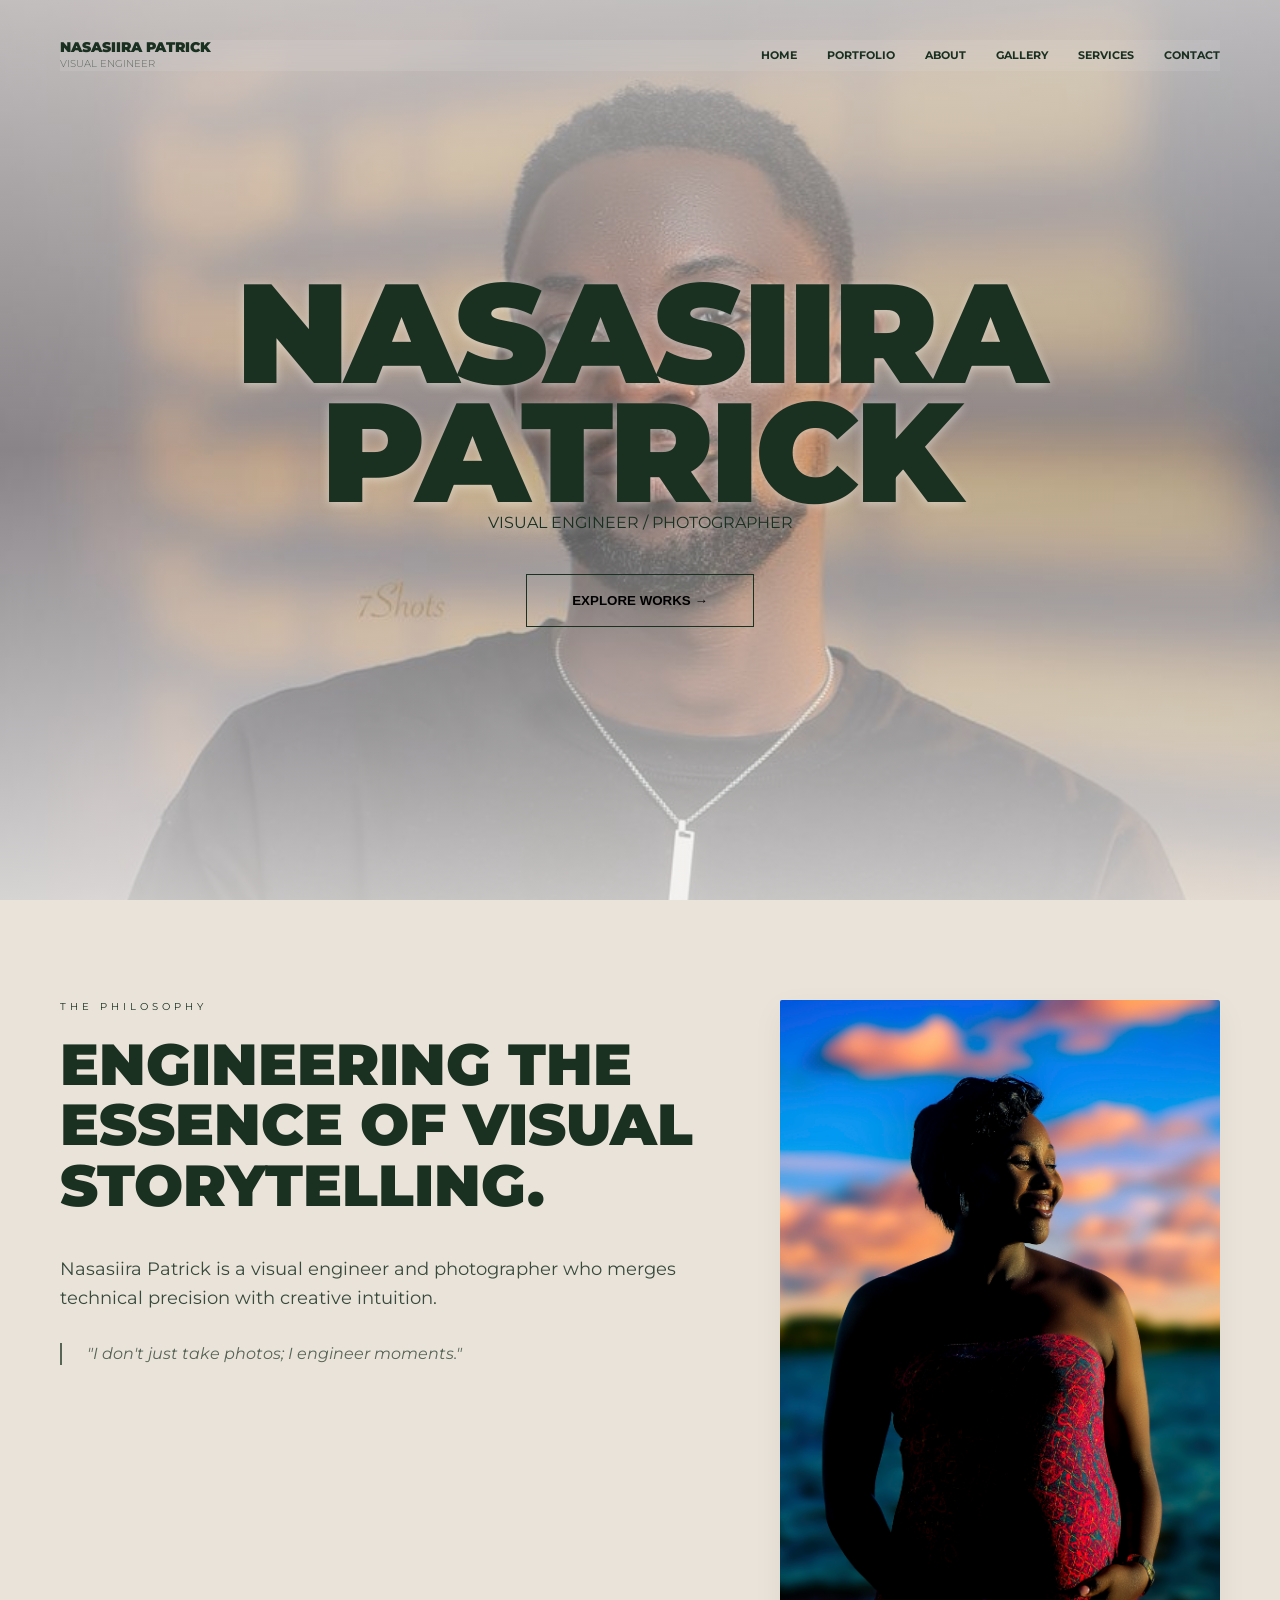
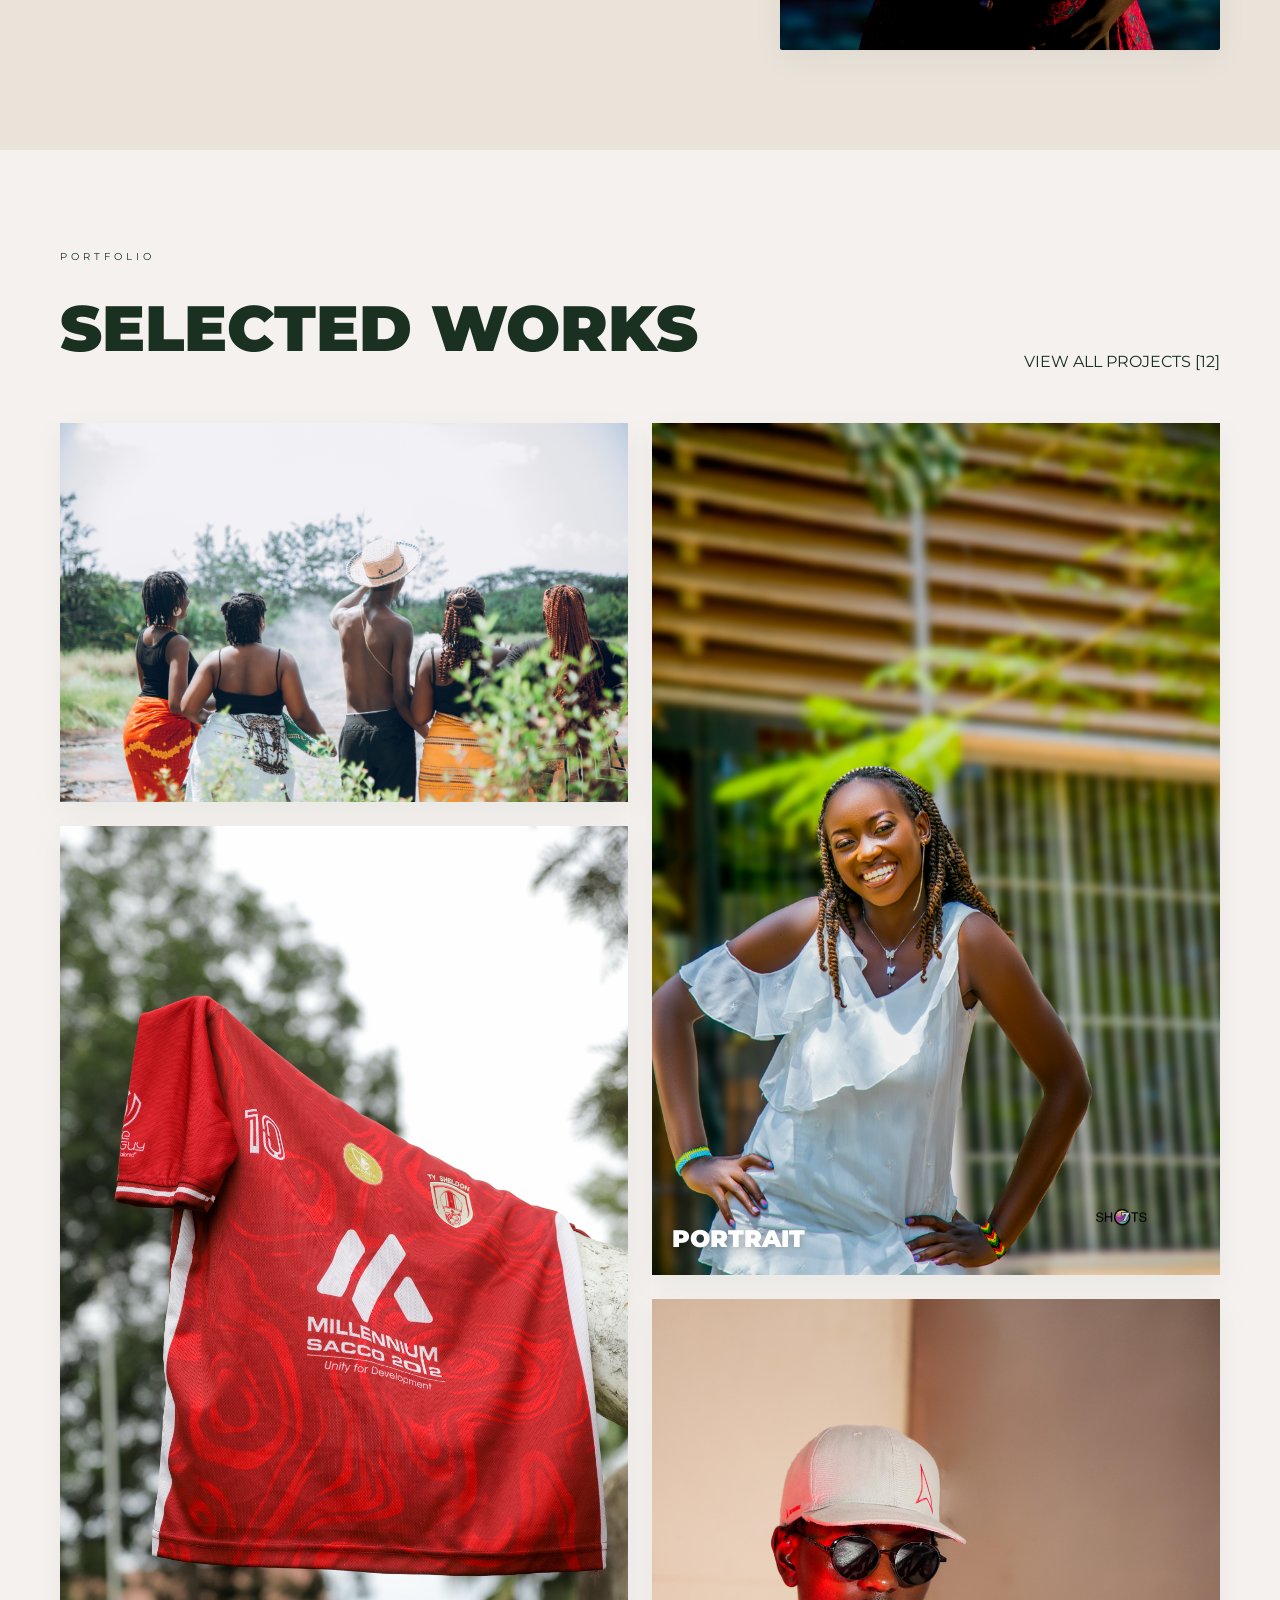
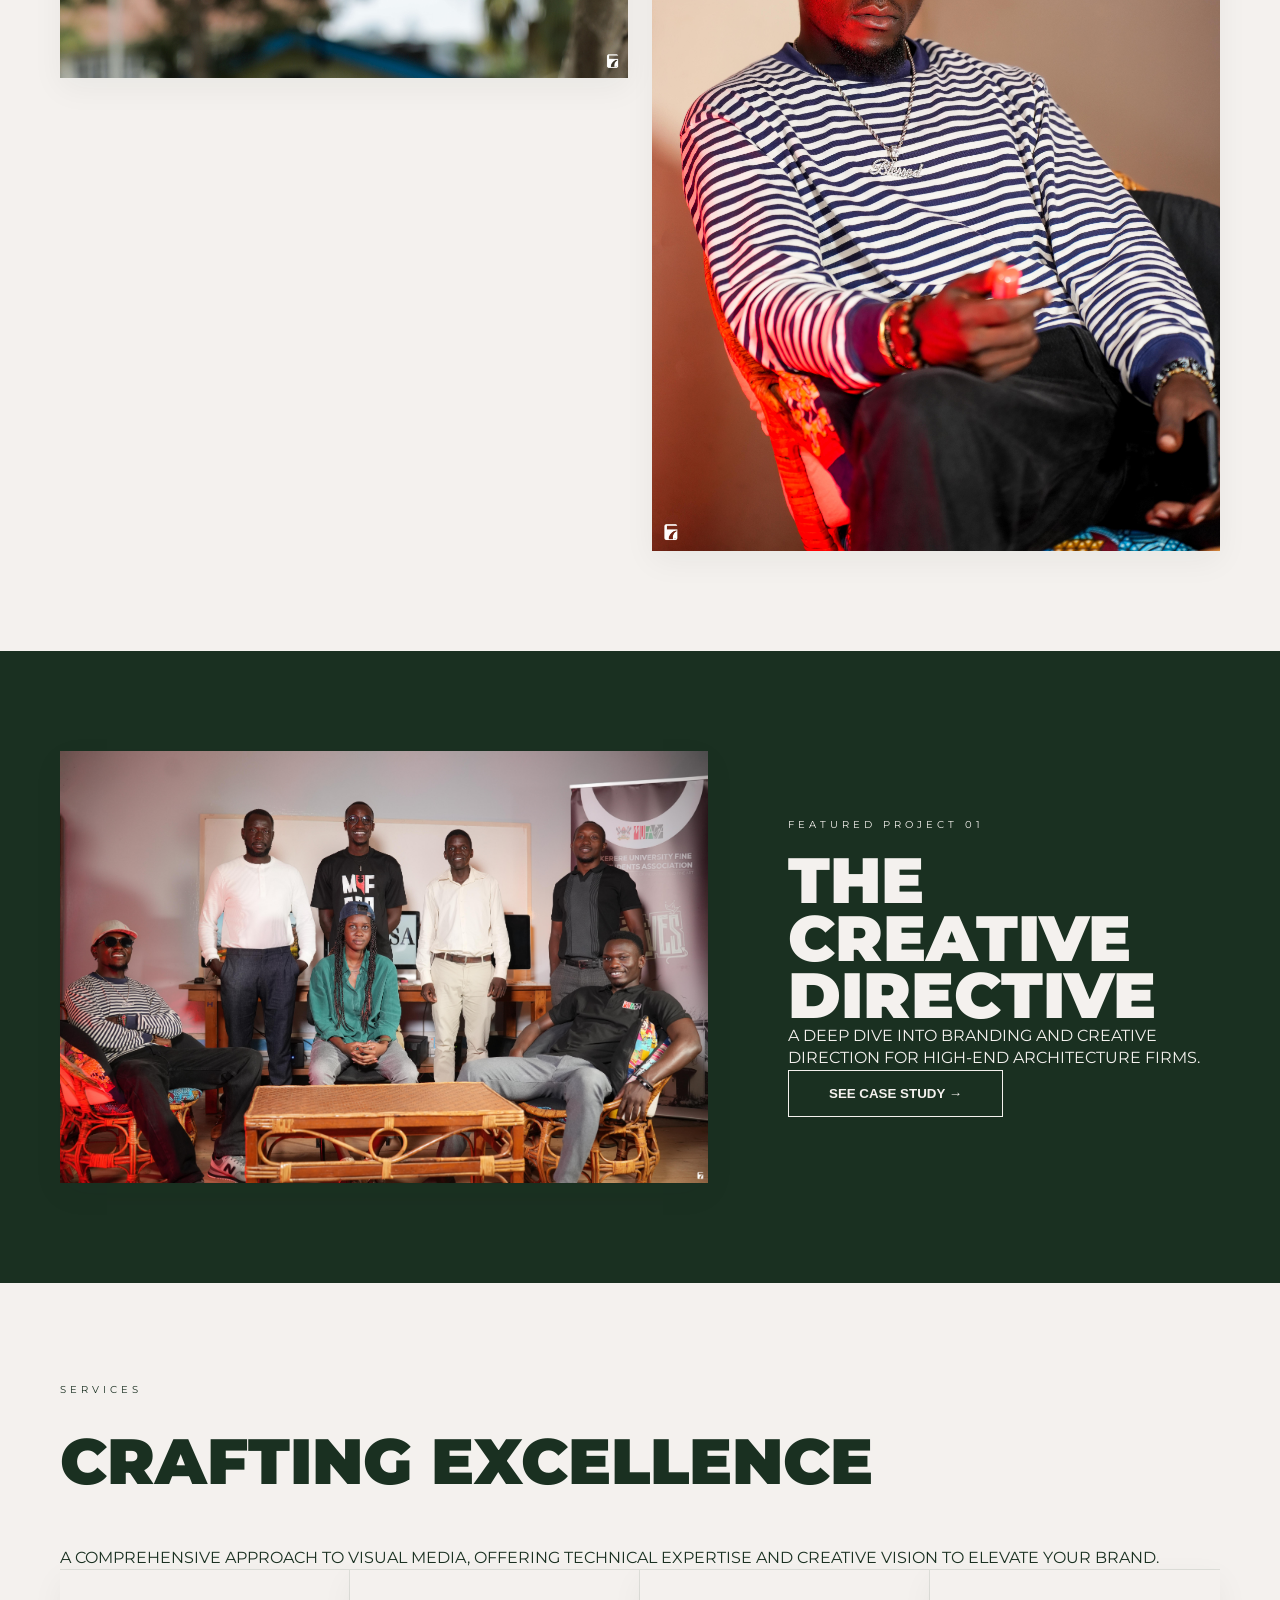
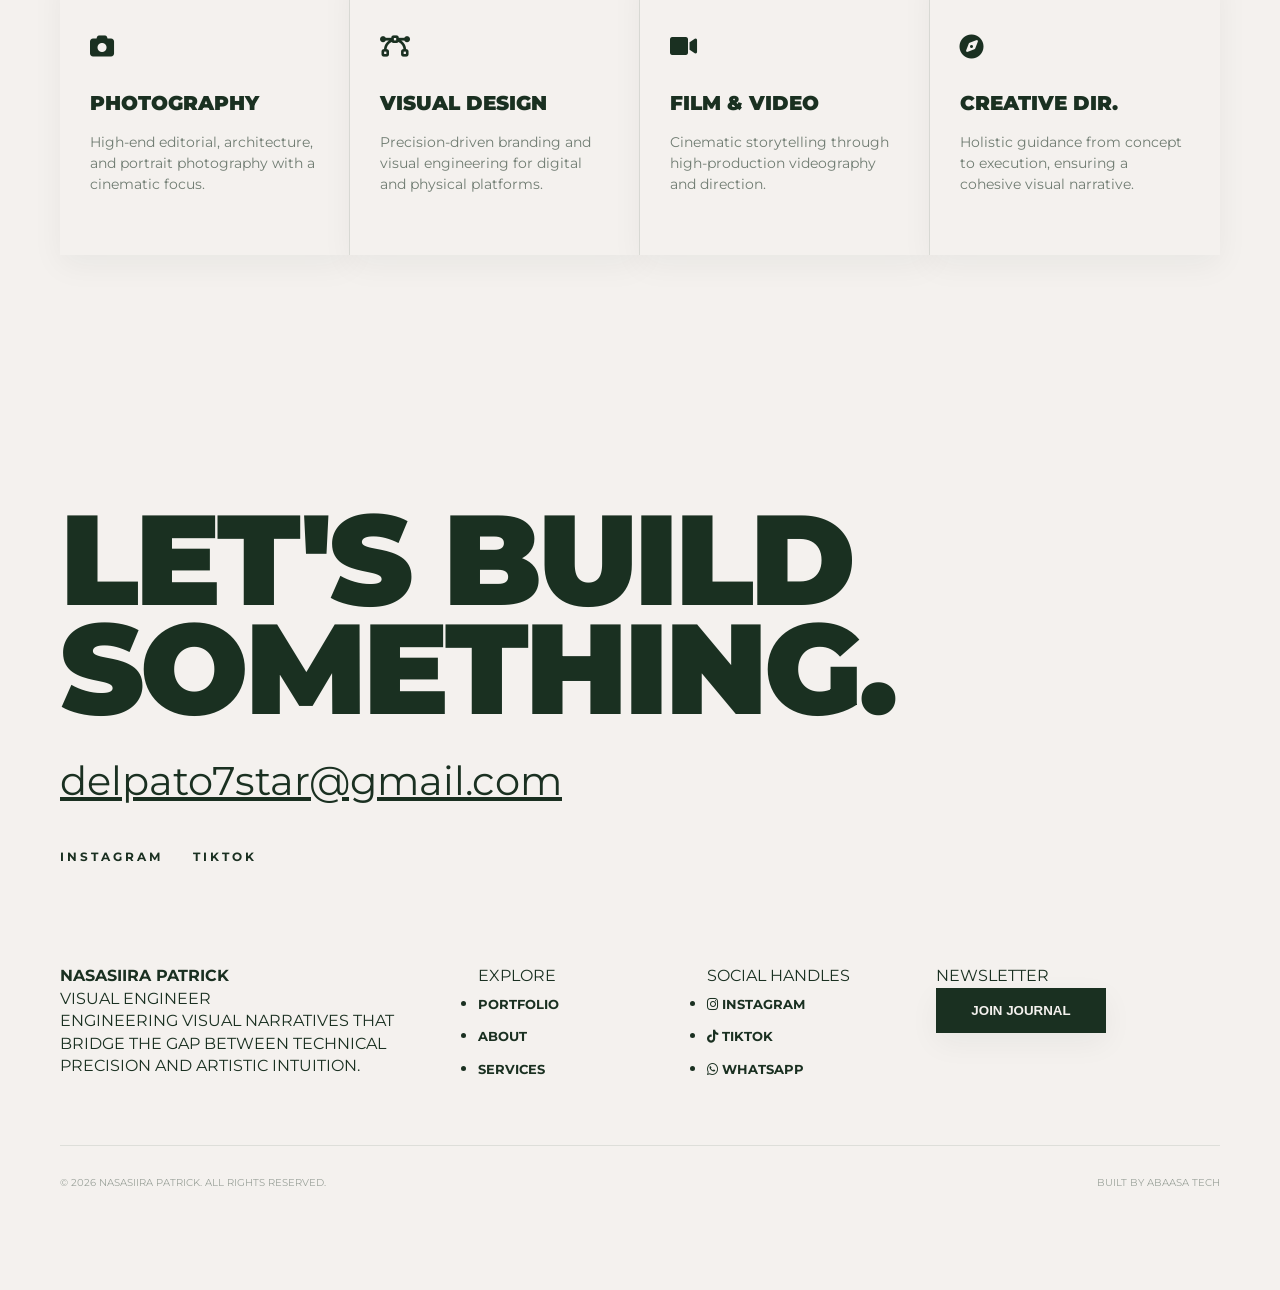
==== commit 29670d18: "Make featured image responsive, fix mobile header background, reduce header fade" ====
--- a/index.html
+++ b/index.html
@@ -81,7 +81,7 @@
 
     <section class="featured">
         <div class="featured-wrap">
-            <img src="images/IMG_40.jpg" alt="Studio Setup" class="shadow-box" width="600">
+            <img src="images/IMG_40.jpg" alt="Studio Setup" class="shadow-box">
             <div class="featured-info">
                 <span class="label">FEATURED PROJECT 01</span>
                 <h2>THE CREATIVE<br>DIRECTIVE</h2>
--- a/style.css
+++ b/style.css
@@ -125,16 +125,16 @@
     background: 
         linear-gradient(
             to bottom, 
-            rgba(244, 241, 238, 0.92) 0%,   /* Fades from bone-white at nav */
-            rgba(244, 241, 238, 0.5) 50%,    /* Image is most visible here */
-            rgba(244, 241, 238, 1) 100%      /* Perfectly matches the next section */
+            rgba(244, 241, 238, 0.7) 0%,   /* Reduced fade for more image visibility */
+            rgba(244, 241, 238, 0.3) 50%,    /* Image more visible in middle */
+            rgba(244, 241, 238, 0.8) 100%      /* Matches next section */
         ),
         url('images/owner.jpeg'); 
 
     background-size: cover;
     background-position: center;
     background-repeat: no-repeat;
-    background-attachment: fixed; /* Creates that premium "stay-in-place" feel */
+    background-attachment: scroll; /* Changed from fixed for mobile compatibility */
 }
 
 /* Enhancing the cinematic feel */
@@ -293,6 +293,12 @@
     gap: 80px; 
     align-items: center; 
     width: 100%; 
+}
+
+.featured img {
+    width: 100%;
+    height: auto;
+    display: block;
 }
 
 .featured-info h2 { font-size: 5vw; font-weight: 900; line-height: 0.9; }
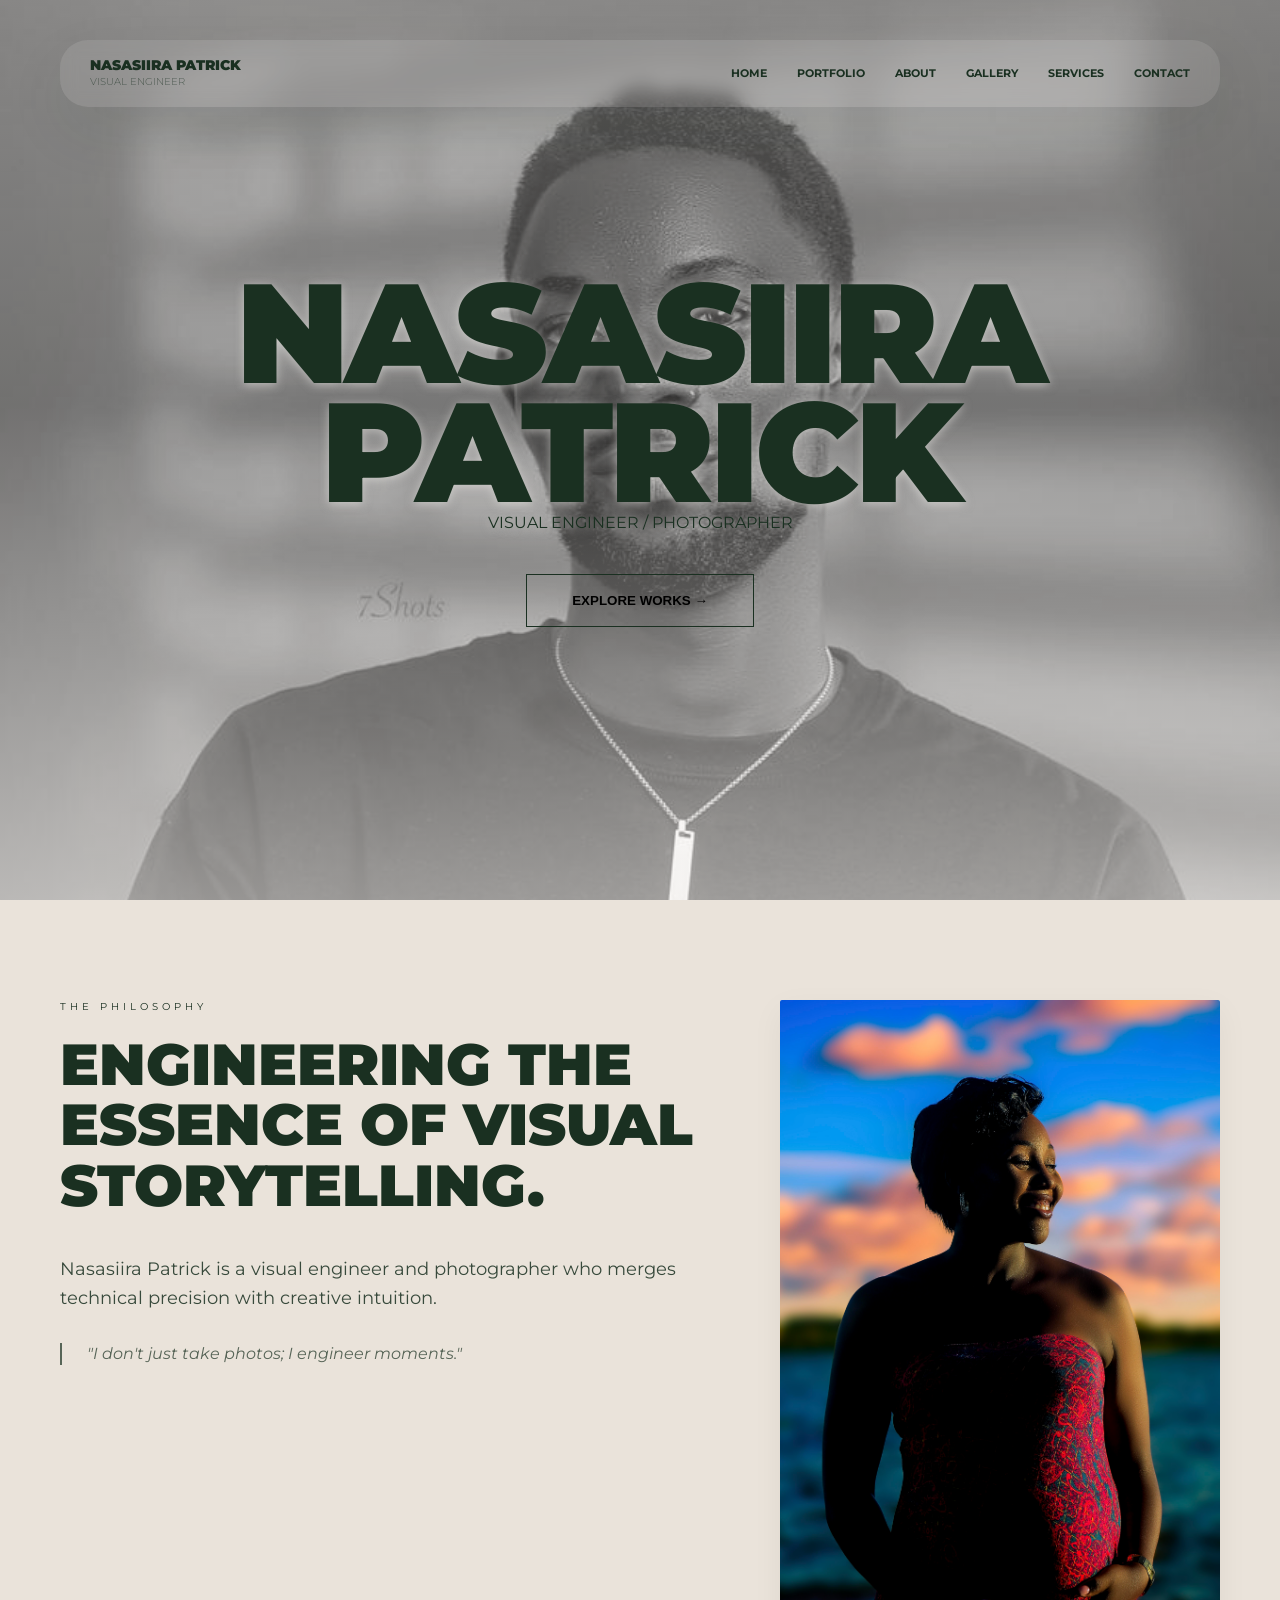
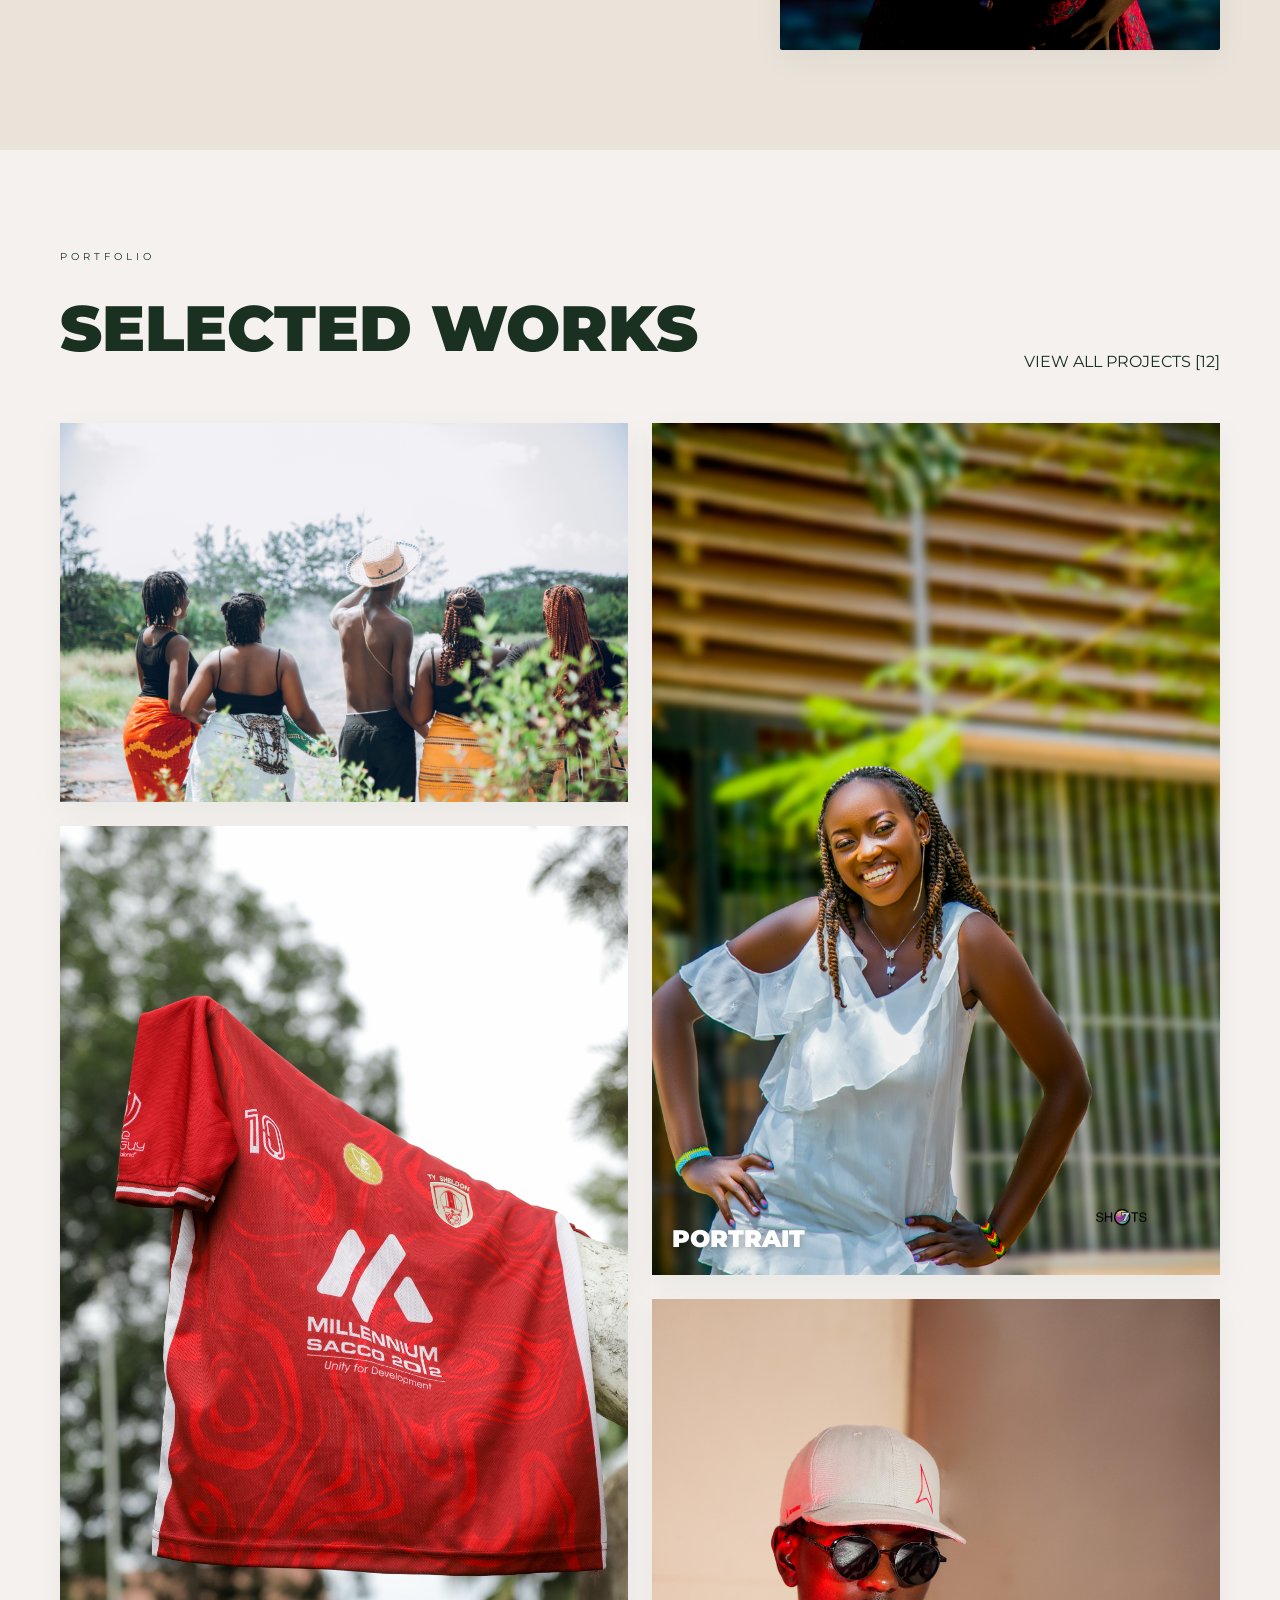
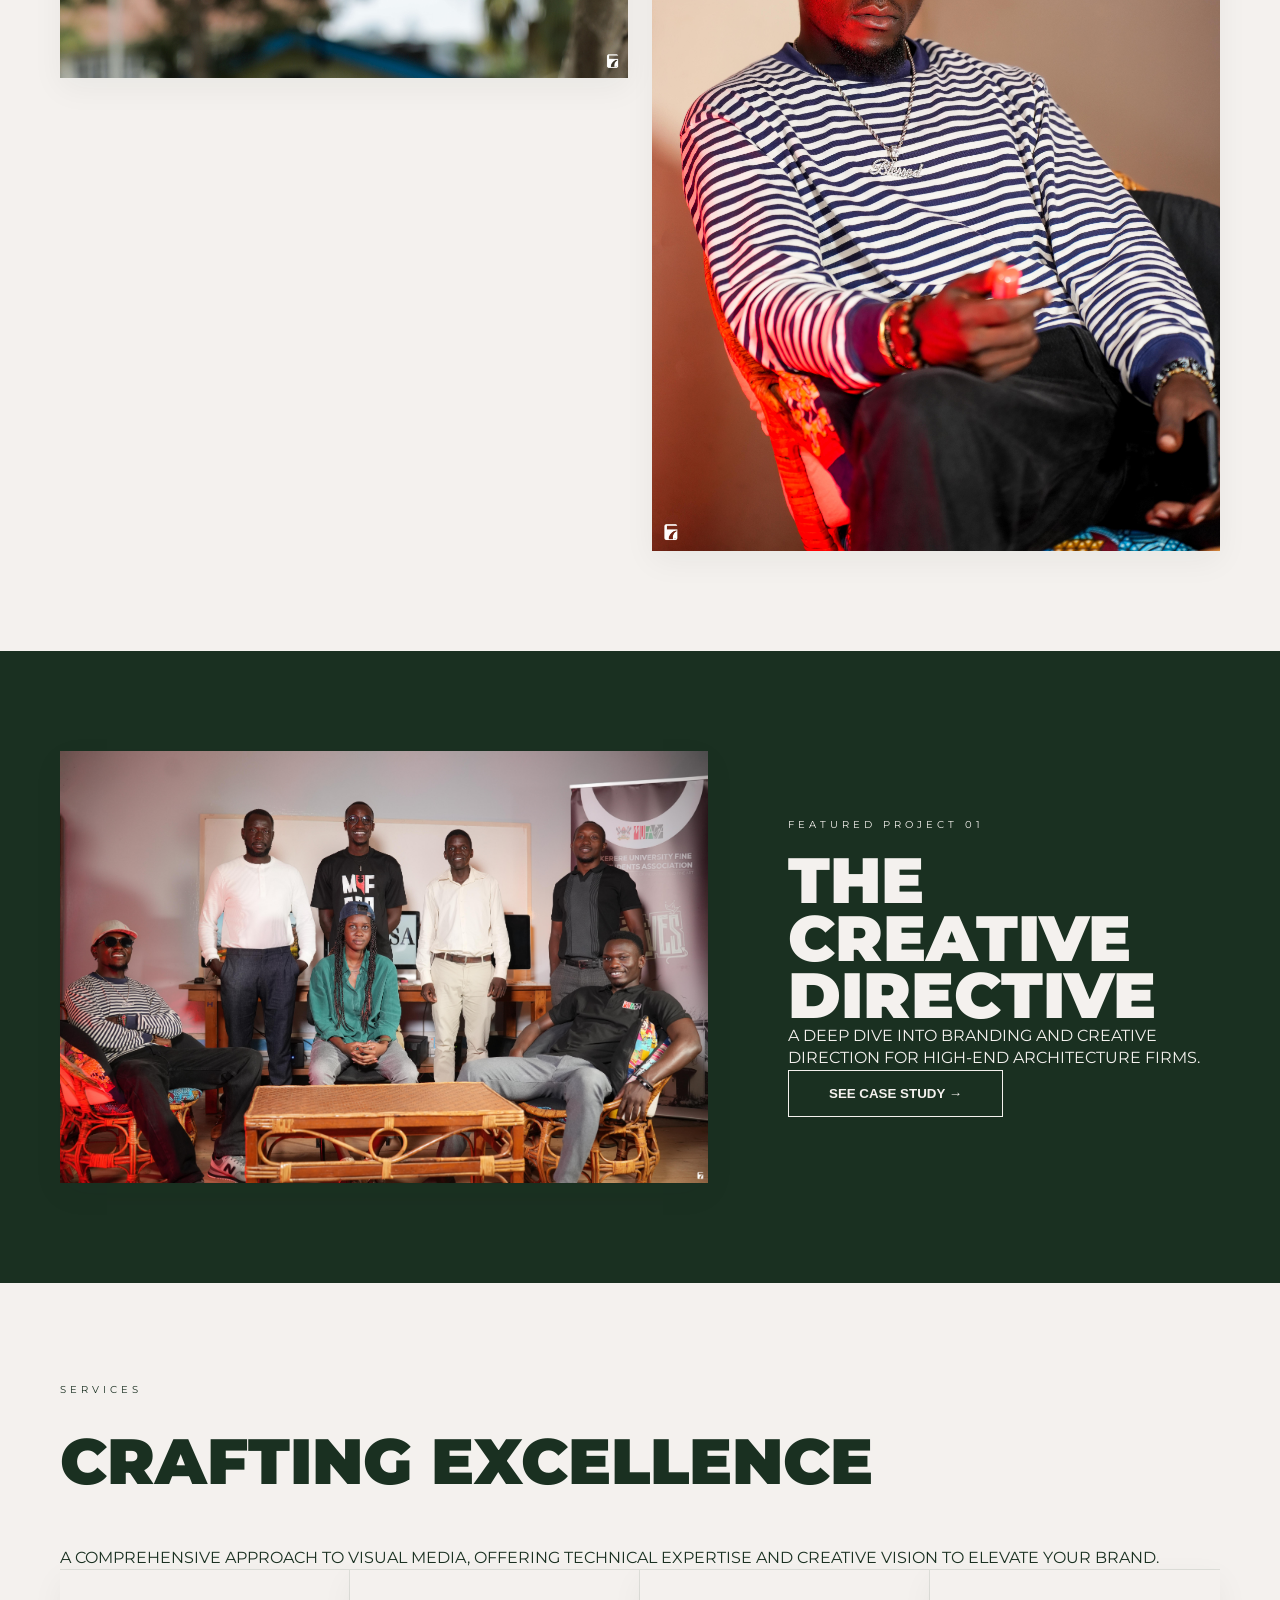
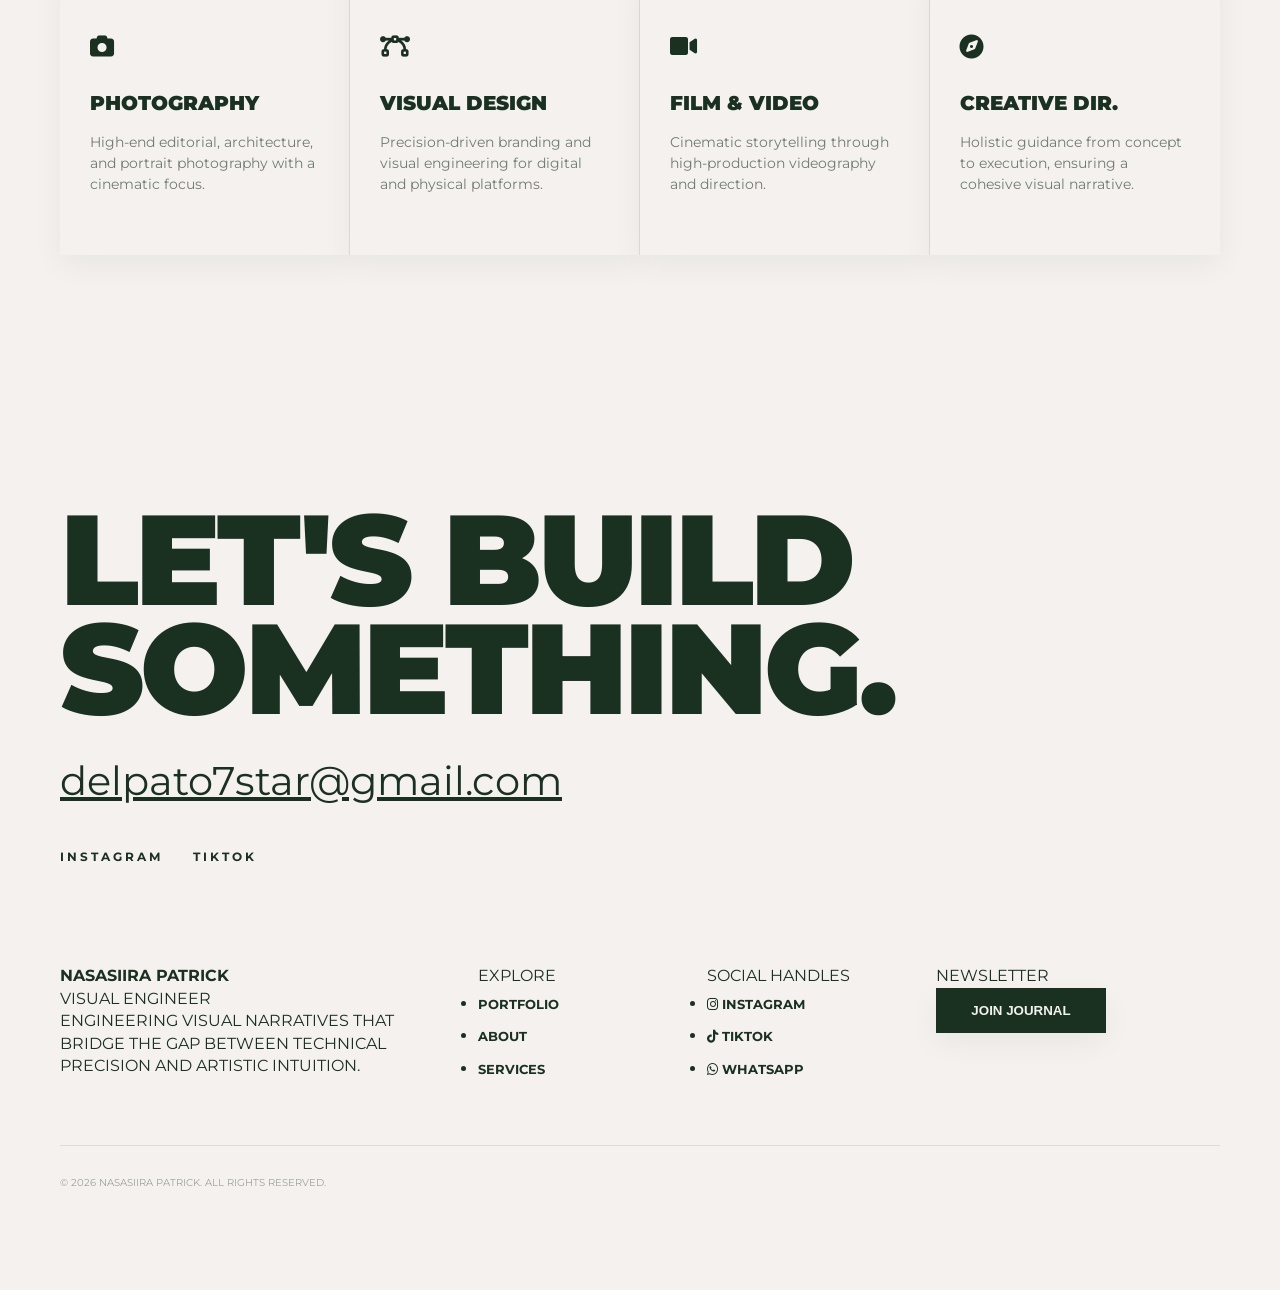
==== commit 16a69965: "Update index.html" ====
--- a/index.html
+++ b/index.html
@@ -163,9 +163,9 @@
 
         <div class="footer-meta">
             <span>© 2026 NASASIIRA PATRICK. ALL RIGHTS RESERVED.</span>
-            <span>BUILT BY ABAASA TECH</span>
+             <!-- <span>BUILT BY ABAASA TECH</span> -->
         </div>
     </footer>
 
 </body>
-</html>+</html>
--- a/style.css
+++ b/style.css
@@ -52,7 +52,7 @@
 
 /* --- Navigation System --- */
 .main-nav {
-    position: absolute;
+    position: fixed;
     top: 40px;
     left: 60px;
     right: 60px;
@@ -60,6 +60,12 @@
     justify-content: space-between;
     align-items: center;
     z-index: 1000;
+    padding: 18px 30px;
+    background: rgba(244, 241, 238, 0.16);
+    backdrop-filter: blur(18px);
+    -webkit-backdrop-filter: blur(18px);
+    border-radius: 28px;
+    box-shadow: 0 24px 60px rgba(26, 48, 33, 0.08);
 }
 
 .logo { 
@@ -119,38 +125,50 @@
     justify-content: center; 
     position: relative; 
     text-align: center; 
-    
-    /* Layer 1: The Gradient Overlay (Fading the image) */
-    /* Layer 2: The actual image from your path */
-    background: 
-        linear-gradient(
-            to bottom, 
-            rgba(244, 241, 238, 0.7) 0%,   /* Reduced fade for more image visibility */
-            rgba(244, 241, 238, 0.3) 50%,    /* Image more visible in middle */
-            rgba(244, 241, 238, 0.8) 100%      /* Matches next section */
-        ),
-        url('images/owner.jpeg'); 
-
-    background-size: cover;
-    background-position: center;
-    background-repeat: no-repeat;
-    background-attachment: scroll; /* Changed from fixed for mobile compatibility */
-}
-
-/* Enhancing the cinematic feel */
+    overflow: hidden;
+}
+
 .hero::before {
     content: "";
     position: absolute;
-    top: 0; left: 0; width: 100%; height: 100%;
-    background: inherit;
-    filter: grayscale(15%) contrast(1.05); /* Slight desaturation for the 'Visual Engineer' vibe */
+    inset: 0;
+    background: url('images/owner.jpeg') center/cover no-repeat;
+    filter: grayscale(100%) contrast(1.05);
+    opacity: 0.95;
+    z-index: -2;
+}
+
+.hero::after {
+    content: "";
+    position: absolute;
+    inset: 0;
+    background: linear-gradient(
+        to bottom,
+        rgba(244, 241, 238, 0.35) 0%,
+        rgba(244, 241, 238, 0.15) 45%,
+        rgba(244, 241, 238, 0.6) 100%
+    );
     z-index: -1;
 }
 
 .hero-content {
     z-index: 2;
-    /* Optional: Subtle drop shadow for text if the image is too bright */
     text-shadow: 0 2px 10px rgba(244, 241, 238, 0.5); 
+}
+
+@media (max-width: 900px) {
+    .hero {
+        min-height: 80vh;
+    }
+
+    .hero::after {
+        background: linear-gradient(
+            to bottom,
+            rgba(244, 241, 238, 0.25) 0%,
+            rgba(244, 241, 238, 0.08) 45%,
+            rgba(244, 241, 238, 0.5) 100%
+        );
+    }
 }
 
 /* Adjusting Nav for the Background Image */
@@ -409,26 +427,33 @@
 
     .nav-links {
         position: fixed;
-        top: 0;
+        top: 20px;
         right: -100%;
-        height: 100vh;
-        width: 100%;
-        background: var(--bg-main);
+        height: calc(100vh - 40px);
+        width: 78%;
+        max-width: 340px;
+        background: rgba(244, 241, 238, 0.88);
+        backdrop-filter: blur(24px);
+        -webkit-backdrop-filter: blur(24px);
         flex-direction: column;
         justify-content: center;
         align-items: center;
-        transition: 0.5s cubic-bezier(0.77, 0.2, 0.05, 1.0);
+        padding: 40px 24px;
+        border-radius: 30px;
+        box-shadow: 0 20px 60px rgba(26, 48, 33, 0.12);
+        transition: right 0.5s cubic-bezier(0.77, 0.2, 0.05, 1.0);
         z-index: 999;
     }
 
-    .nav-toggle:checked ~ .nav-links { right: 0; }
+    .nav-toggle:checked ~ .nav-links { right: 12px; }
 
     .nav-toggle:checked ~ .burger span:nth-child(1) { transform: rotate(45deg) translate(5px, 5px); }
     .nav-toggle:checked ~ .burger span:nth-child(2) { transform: rotate(-45deg) translate(5px, -5px); }
 
-    .nav-links a { font-size: 2rem; margin: 15px 0; }
+    .nav-links a { font-size: 1.7rem; margin: 16px 0; }
 
     .phil-grid, .featured-wrap { grid-template-columns: 1fr; }
+    .featured-wrap { gap: 40px; }
     .service-grid { grid-template-columns: 1fr 1fr; }
     .footer-nav { grid-template-columns: 1fr 1fr; }
 }
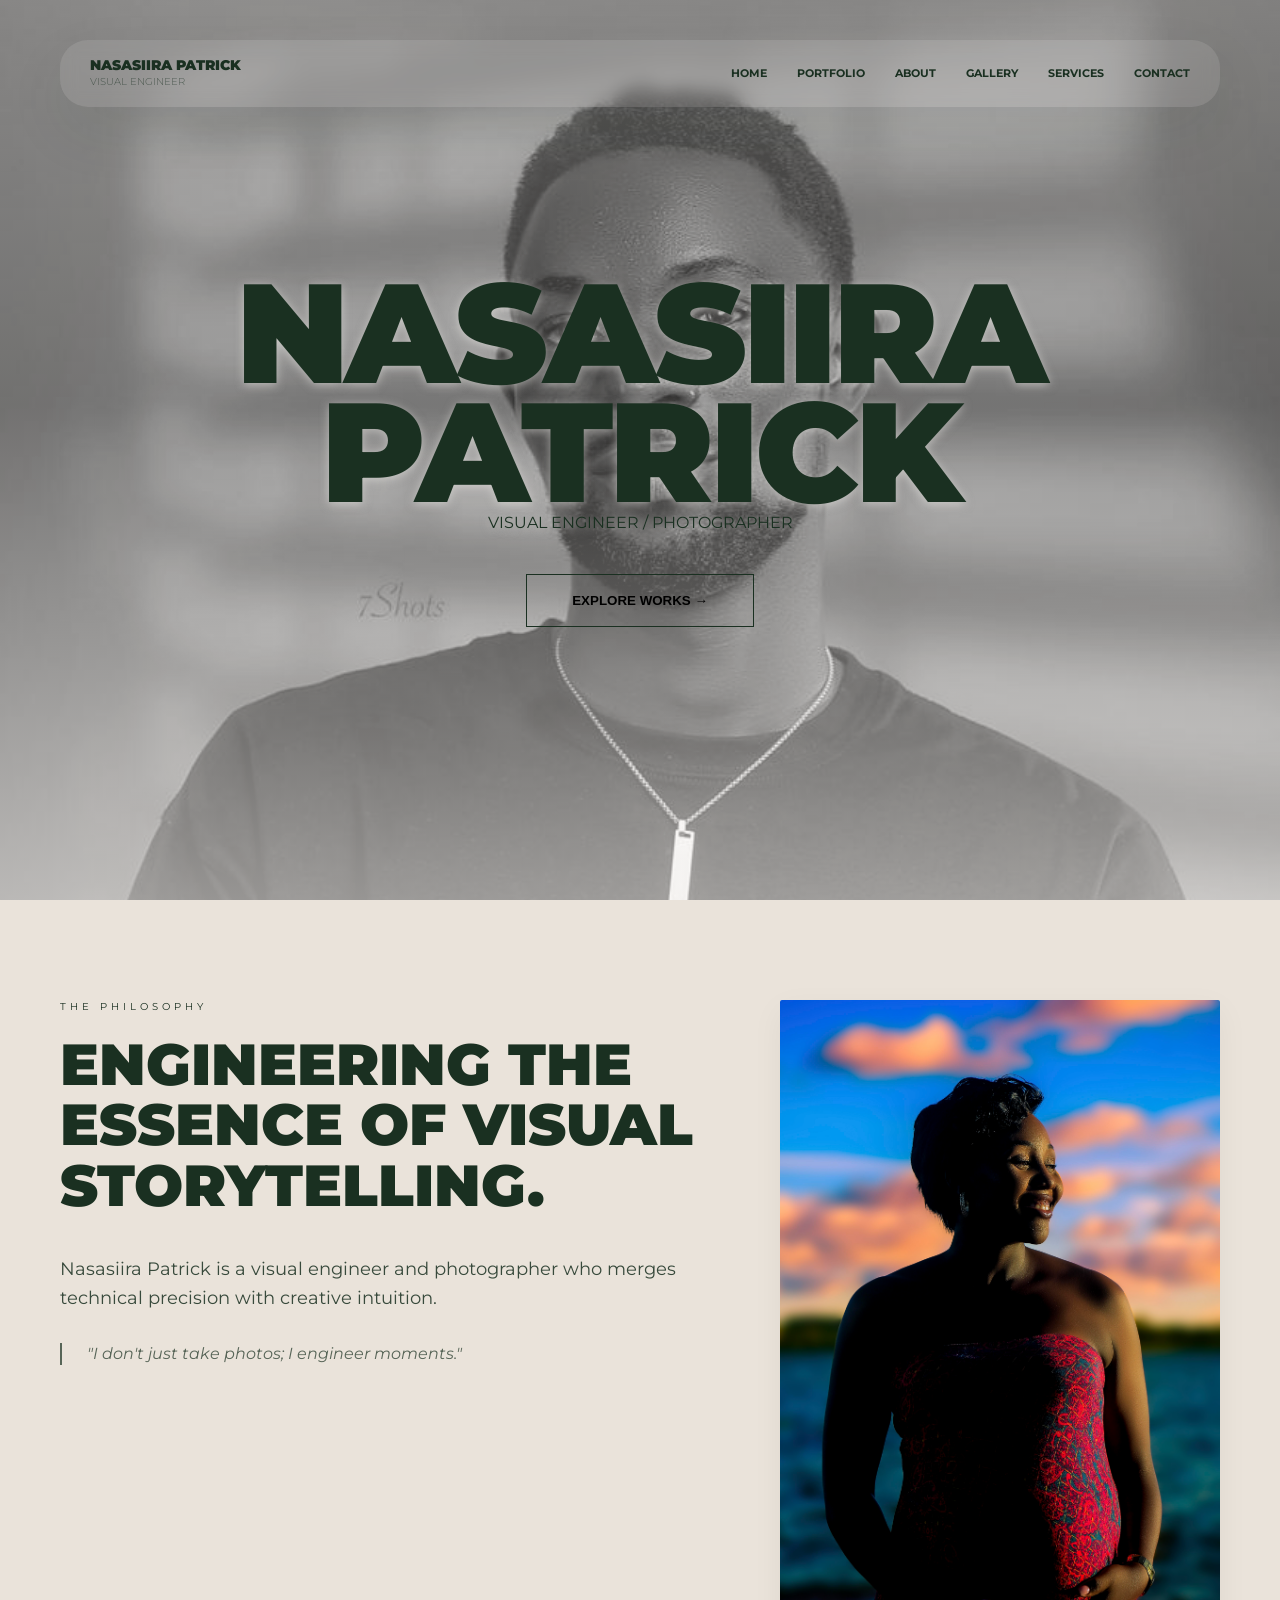
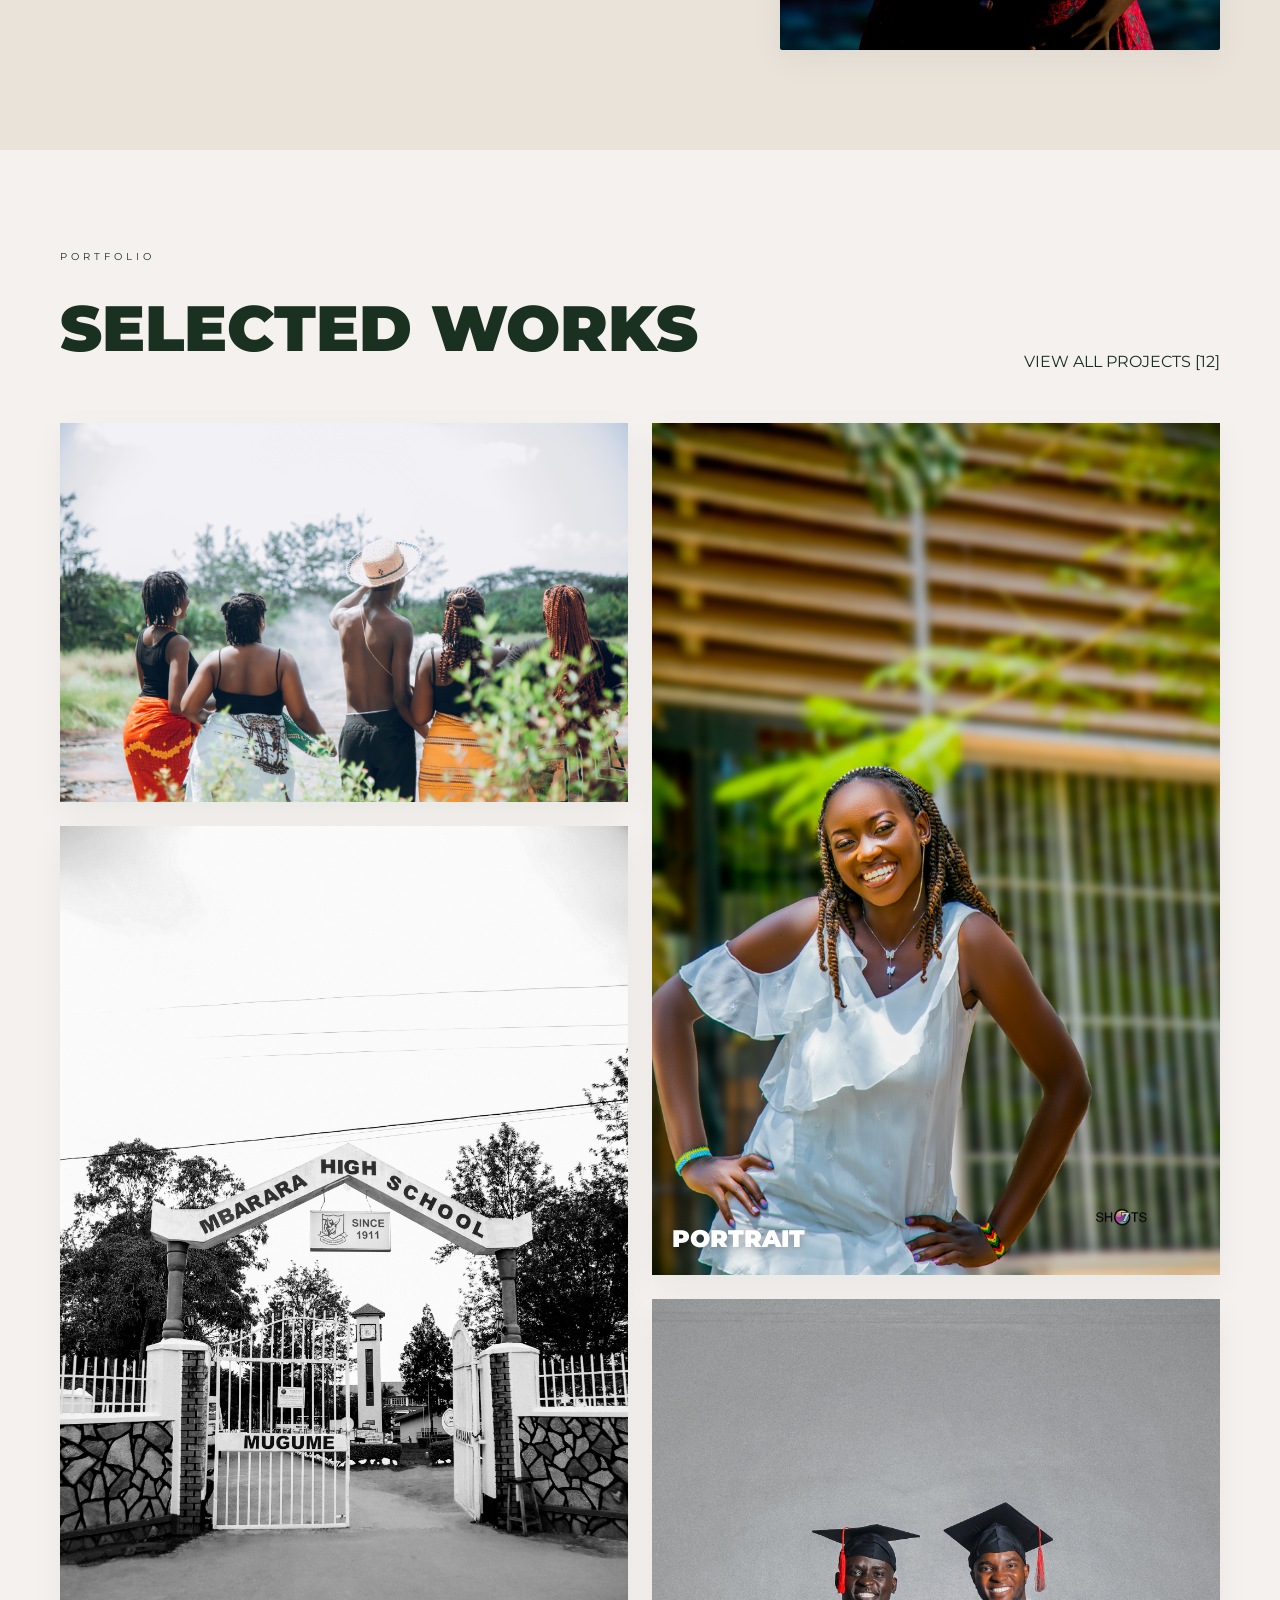
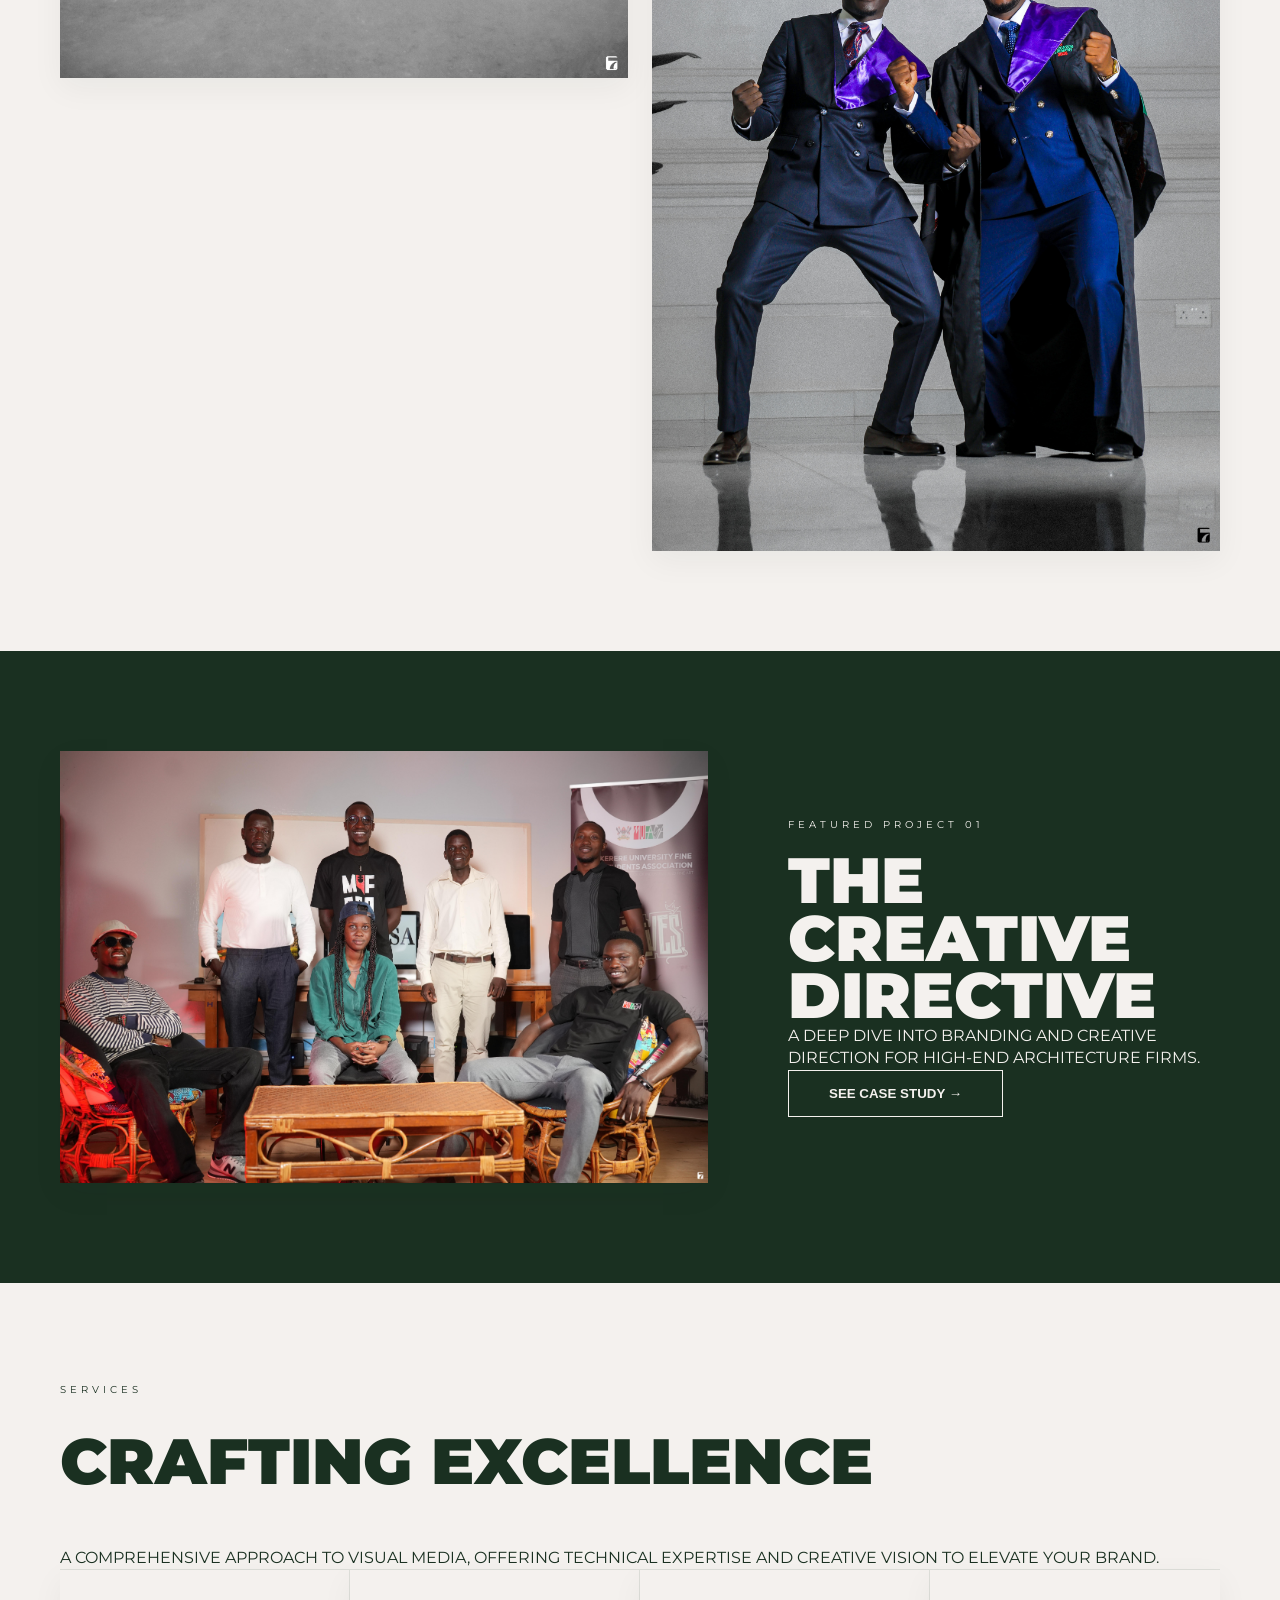
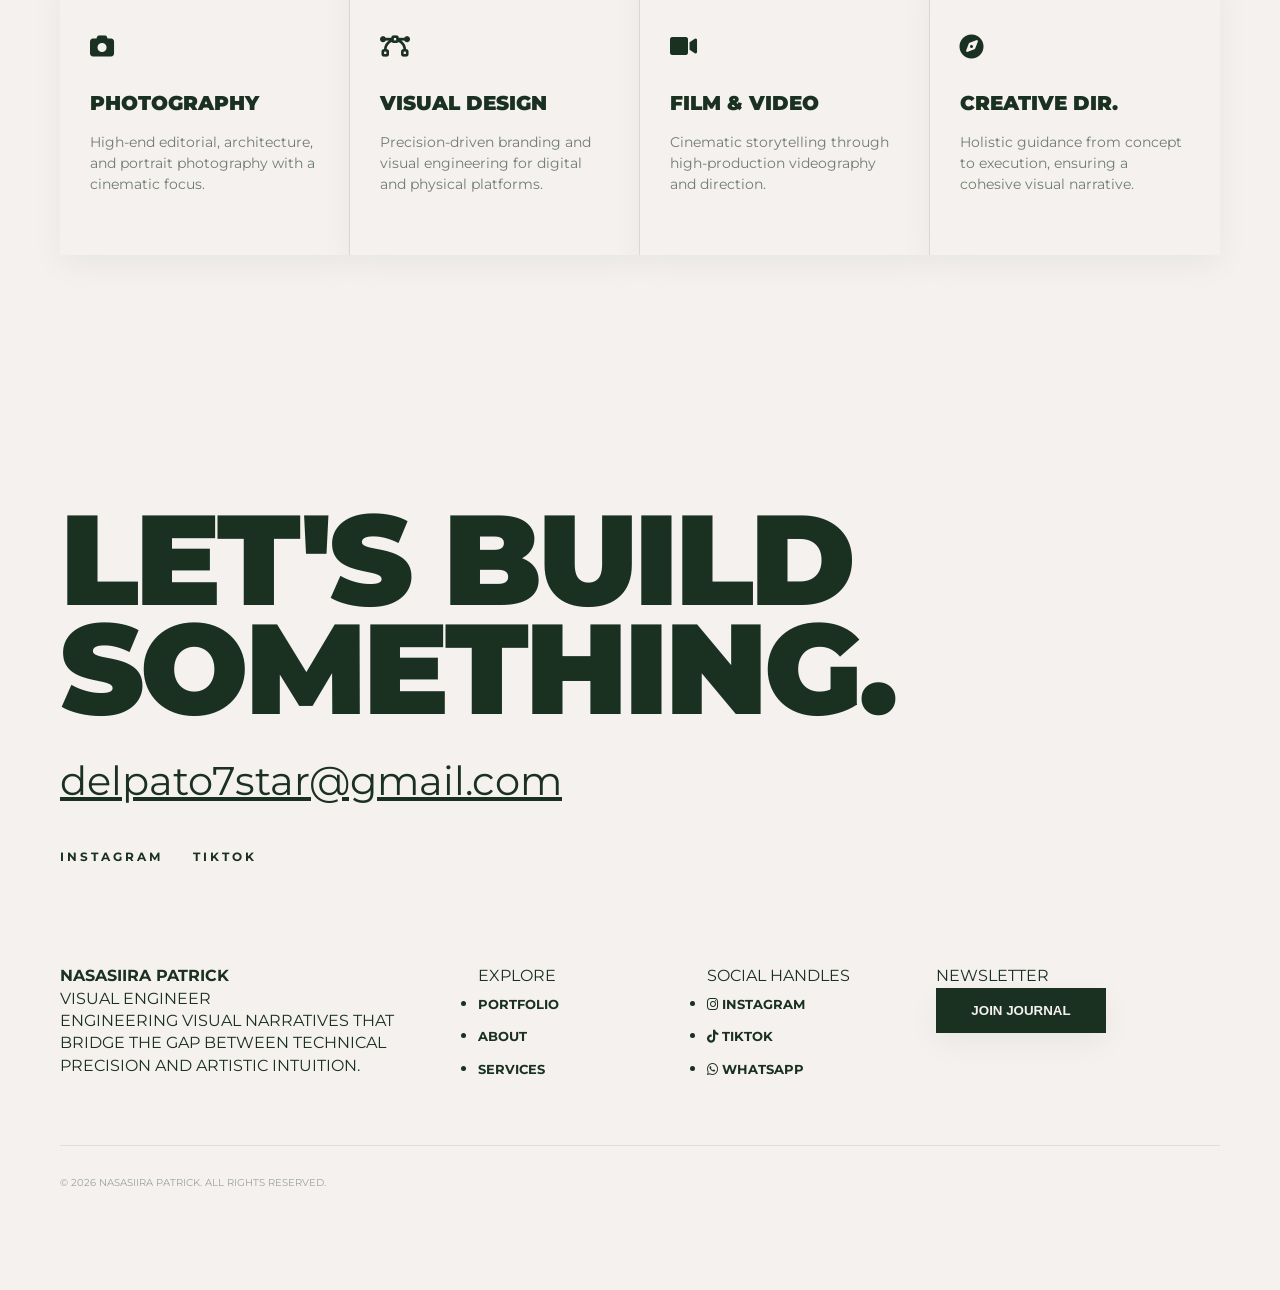
==== commit 7d03a445: "Add collection modals and outdoor/graduation image assets" ====
--- a/index.html
+++ b/index.html
@@ -66,15 +66,15 @@
         </div>
         <div class="works-mosaic">
             <div class="mosaic-left">
-                <div class="work-thumb horizontal shadow-box"><img src="images/black.jpg" alt="Event"></div>
-                <div class="work-thumb horizontal shadow-box"><img src="images/jersey.jpg" alt="Red Jersey"></div>
+                <div class="work-thumb horizontal shadow-box collection-trigger" onclick="openCulturalCollection()"><img src="images/black.jpg" alt="Cultural"></div>
+                <div class="work-thumb horizontal shadow-box collection-trigger" onclick="openOutdoorCollection()"><img src="images/IMG_4.jpg" alt="Outdoor"></div>
             </div>
             <div class="mosaic-right">
-                <div class="work-thumb vertical shadow-box">
+                <div class="work-thumb vertical shadow-box portrait-trigger" onclick="openPortraitCollection()">
                     <img src="images/girl.jpg" alt="Portrait">
                     <div class="caption">PORTRAIT</div>
                 </div>
-                <div class="work-thumb square-float shadow-box"><img src="images/IMG_16.jpg" alt="Portrait"></div>
+                <div class="work-thumb square-float shadow-box collection-trigger" onclick="openGraduationCollection()"><img src="images/hhh (16).jpg" alt="Graduation"></div>
             </div>
         </div>
     </section>
@@ -167,5 +167,140 @@
         </div>
     </footer>
 
+    <div class="collection-modal" id="portraitModal">
+        <div class="collection-panel shadow-box">
+            <button class="close-collection-btn" type="button" onclick="closeCollection('portraitModal')">×</button>
+            <div class="collection-header">
+                <span class="label">PORTRAIT COLLECTION</span>
+                <h2>SELECTED PORTRAITS</h2>
+                <p>A curated selection of portrait images from the archive.</p>
+            </div>
+            <div class="collection-grid">
+                <div class="collection-card"><img src="images/girl.jpg" alt="Portrait 1"></div>
+                <div class="collection-card"><img src="images/philo.jpg" alt="Portrait 2"></div>
+                <div class="collection-card"><img src="images/IMG_16.jpg" alt="Portrait 3"></div>
+                <div class="collection-card"><img src="images/IMG_40.jpg" alt="Portrait 4"></div>
+                <div class="collection-card"><img src="images/IMG_5.jpg" alt="Portrait 5"></div>
+                <div class="collection-card"><img src="images/_80A9694.jpg" alt="Portrait 6"></div>
+                <div class="collection-card"><img src="images/_80A9702.jpg" alt="Portrait 7"></div>
+                <div class="collection-card"><img src="images/DEBL1348.JPG" alt="Portrait 8"></div>
+            </div>
+        </div>
+    </div>
+
+    <div class="collection-modal" id="culturalModal">
+        <div class="collection-panel shadow-box">
+            <button class="close-collection-btn" type="button" onclick="closeCollection('culturalModal')">×</button>
+            <div class="collection-header">
+                <span class="label">CULTURAL COLLECTION</span>
+                <h2>RITUALS & TRADITIONS</h2>
+                <p>A collection of cultural imagery from the archive.</p>
+            </div>
+            <div class="collection-grid">
+                <div class="collection-card"><img src="images/IMG-14.jpg" alt="Cultural 1"></div>
+                <div class="collection-card"><img src="images/IMG-49.jpg" alt="Cultural 2"></div>
+                <div class="collection-card"><img src="images/IMG-59.jpg" alt="Cultural 3"></div>
+                <div class="collection-card"><img src="images/IMG-71.jpg" alt="Cultural 4"></div>
+                <div class="collection-card"><img src="images/IMG-84.jpg" alt="Cultural 5"></div>
+                <div class="collection-card"><img src="images/afri(3).jpg" alt="Cultural 6"></div>
+                <div class="collection-card"><img src="images/afri(13).jpg" alt="Cultural 7"></div>
+                <div class="collection-card"><img src="images/afri(21).jpg" alt="Cultural 8"></div>
+                <div class="collection-card"><img src="images/afri(65).jpg" alt="Cultural 9"></div>
+                <div class="collection-card"><img src="images/afri(153).jpg" alt="Cultural 10"></div>
+                <div class="collection-card"><img src="images/afri(172).jpg" alt="Cultural 11"></div>
+                <div class="collection-card"><img src="images/afri(213).jpg" alt="Cultural 12"></div>
+                <div class="collection-card"><img src="images/afrii(111).jpg" alt="Cultural 13"></div>
+                <div class="collection-card"><img src="images/afriii(1).jpg" alt="Cultural 14"></div>
+                <div class="collection-card"><img src="images/afriii(6).jpg" alt="Cultural 15"></div>
+                <div class="collection-card"><img src="images/afriii(23).jpg" alt="Cultural 16"></div>
+                <div class="collection-card"><img src="images/afriii(28).jpg" alt="Cultural 17"></div>
+                <div class="collection-card"><img src="images/afriii(34).jpg" alt="Cultural 18"></div>
+                <div class="collection-card"><img src="images/afriii(45).jpg" alt="Cultural 19"></div>
+                <div class="collection-card"><img src="images/afriii(102).jpg" alt="Cultural 20"></div>
+                <div class="collection-card"><img src="images/afriii(121).jpg" alt="Cultural 21"></div>
+                <div class="collection-card"><img src="images/afriii(128).jpg" alt="Cultural 22"></div>
+                <div class="collection-card"><img src="images/black.jpg" alt="Cultural 23"></div>
+            </div>
+        </div>
+    </div>
+
+    <div class="collection-modal" id="graduationModal">
+        <div class="collection-panel shadow-box">
+            <button class="close-collection-btn" type="button" onclick="closeCollection('graduationModal')">×</button>
+            <div class="collection-header">
+                <span class="label">GRADUATION COLLECTION</span>
+                <h2>GRADUATION MOMENTS</h2>
+                <p>A selection of graduation images from the archive.</p>
+            </div>
+            <div class="collection-grid">
+                <div class="collection-card"><img src="images/IMG_5.jpg" alt="Graduation 1"></div>
+                <div class="collection-card"><img src="images/IMG_10.jpg" alt="Graduation 2"></div>
+                <div class="collection-card"><img src="images/IMG_23.jpg" alt="Graduation 3"></div>
+                <div class="collection-card"><img src="images/IMG_60.jpg" alt="Graduation 4"></div>
+                <div class="collection-card"><img src="images/IMG_63.jpg" alt="Graduation 5"></div>
+                <div class="collection-card"><img src="images/IMG_3198.jpg" alt="Graduation 6"></div>
+                <div class="collection-card"><img src="images/IMG_3200.jpg" alt="Graduation 7"></div>
+                <div class="collection-card"><img src="images/IMG_3201.jpg" alt="Graduation 8"></div>
+                <div class="collection-card"><img src="images/ddd (1).jpg" alt="Graduation 9"></div>
+                <div class="collection-card"><img src="images/ddd (3).jpg" alt="Graduation 10"></div>
+                <div class="collection-card"><img src="images/ddd (4).jpg" alt="Graduation 11"></div>
+                <div class="collection-card"><img src="images/hhh (16).jpg" alt="Graduation 12"></div>
+            </div>
+        </div>
+    </div>
+
+    <div class="collection-modal" id="outdoorModal">
+        <div class="collection-panel shadow-box">
+            <button class="close-collection-btn" type="button" onclick="closeCollection('outdoorModal')">×</button>
+            <div class="collection-header">
+                <span class="label">OUTDOOR COLLECTION</span>
+                <h2>OUTDOOR INSPIRATION</h2>
+                <p>A collection of outdoor inspirational images from the archive.</p>
+            </div>
+            <div class="collection-grid">
+                <div class="collection-card"><img src="images/148A8139.JPG" alt="Outdoor 1"></div>
+                <div class="collection-card"><img src="images/DEBL1628.JPG" alt="Outdoor 2"></div>
+                <div class="collection-card"><img src="images/DEBL1633.JPG" alt="Outdoor 3"></div>
+                <div class="collection-card"><img src="images/DEBL1644.JPG" alt="Outdoor 4"></div>
+                <div class="collection-card"><img src="images/DEBL1822.JPG" alt="Outdoor 5"></div>
+                <div class="collection-card"><img src="images/DEBL1837.JPG" alt="Outdoor 6"></div>
+                <div class="collection-card"><img src="images/DEBL2210.JPG" alt="Outdoor 7"></div>
+                <div class="collection-card"><img src="images/IMG_2.jpg" alt="Outdoor 8"></div>
+                <div class="collection-card"><img src="images/IMG_4.jpg" alt="Outdoor 9"></div>
+                <div class="collection-card"><img src="images/KUHI7488.jpg" alt="Outdoor 10"></div>
+            </div>
+        </div>
+    </div>
+
+    <script>
+        function openPortraitCollection() {
+            document.getElementById('portraitModal').classList.add('active');
+        }
+
+        function openCulturalCollection() {
+            document.getElementById('culturalModal').classList.add('active');
+        }
+
+        function openGraduationCollection() {
+            document.getElementById('graduationModal').classList.add('active');
+        }
+
+        function openOutdoorCollection() {
+            document.getElementById('outdoorModal').classList.add('active');
+        }
+
+        function closeCollection(modalId) {
+            document.getElementById(modalId).classList.remove('active');
+        }
+
+        document.addEventListener('click', function(event) {
+            ['portraitModal', 'culturalModal', 'graduationModal'].forEach(id => {
+                const modal = document.getElementById(id);
+                if (modal && event.target === modal) {
+                    closeCollection(id);
+                }
+            });
+        });
+    </script>
 </body>
 </html>
--- a/style.css
+++ b/style.css
@@ -48,6 +48,93 @@
 .shadow-box:hover {
     transform: translateY(-8px);
     box-shadow: var(--shadow-deep);
+}
+
+/* Collection Modal */
+.collection-trigger { cursor: pointer; }
+
+.collection-modal {
+    position: fixed;
+    inset: 0;
+    background: rgba(26, 48, 33, 0.75);
+    display: none;
+    justify-content: center;
+    align-items: center;
+    padding: 40px 20px;
+    z-index: 2000;
+}
+
+.collection-modal.active {
+    display: flex;
+}
+
+.collection-panel {
+    width: min(1200px, 100%);
+    max-height: calc(100vh - 80px);
+    overflow-y: auto;
+    background: rgba(244, 241, 238, 0.98);
+    border-radius: 30px;
+    padding: 40px;
+    position: relative;
+}
+
+.close-collection-btn {
+    position: absolute;
+    right: 28px;
+    top: 28px;
+    width: 44px;
+    height: 44px;
+    border: none;
+    background: var(--green);
+    color: var(--bg-main);
+    border-radius: 50%;
+    font-size: 24px;
+    cursor: pointer;
+    line-height: 1;
+}
+
+.collection-header {
+    max-width: 540px;
+    margin-bottom: 30px;
+}
+
+.collection-grid {
+    display: grid;
+    grid-template-columns: repeat(4, minmax(0, 1fr));
+    gap: 20px;
+}
+
+.collection-card {
+    overflow: hidden;
+    border-radius: 20px;
+}
+
+.collection-card img {
+    width: 100%;
+    height: 100%;
+    object-fit: cover;
+    display: block;
+    transition: transform 0.35s ease;
+}
+
+.collection-card:hover img {
+    transform: scale(1.03);
+}
+
+@media (max-width: 900px) {
+    .collection-panel {
+        padding: 30px 24px;
+    }
+
+    .collection-grid {
+        grid-template-columns: repeat(2, minmax(0, 1fr));
+    }
+}
+
+@media (max-width: 600px) {
+    .collection-grid {
+        grid-template-columns: 1fr;
+    }
 }
 
 /* --- Navigation System --- */
